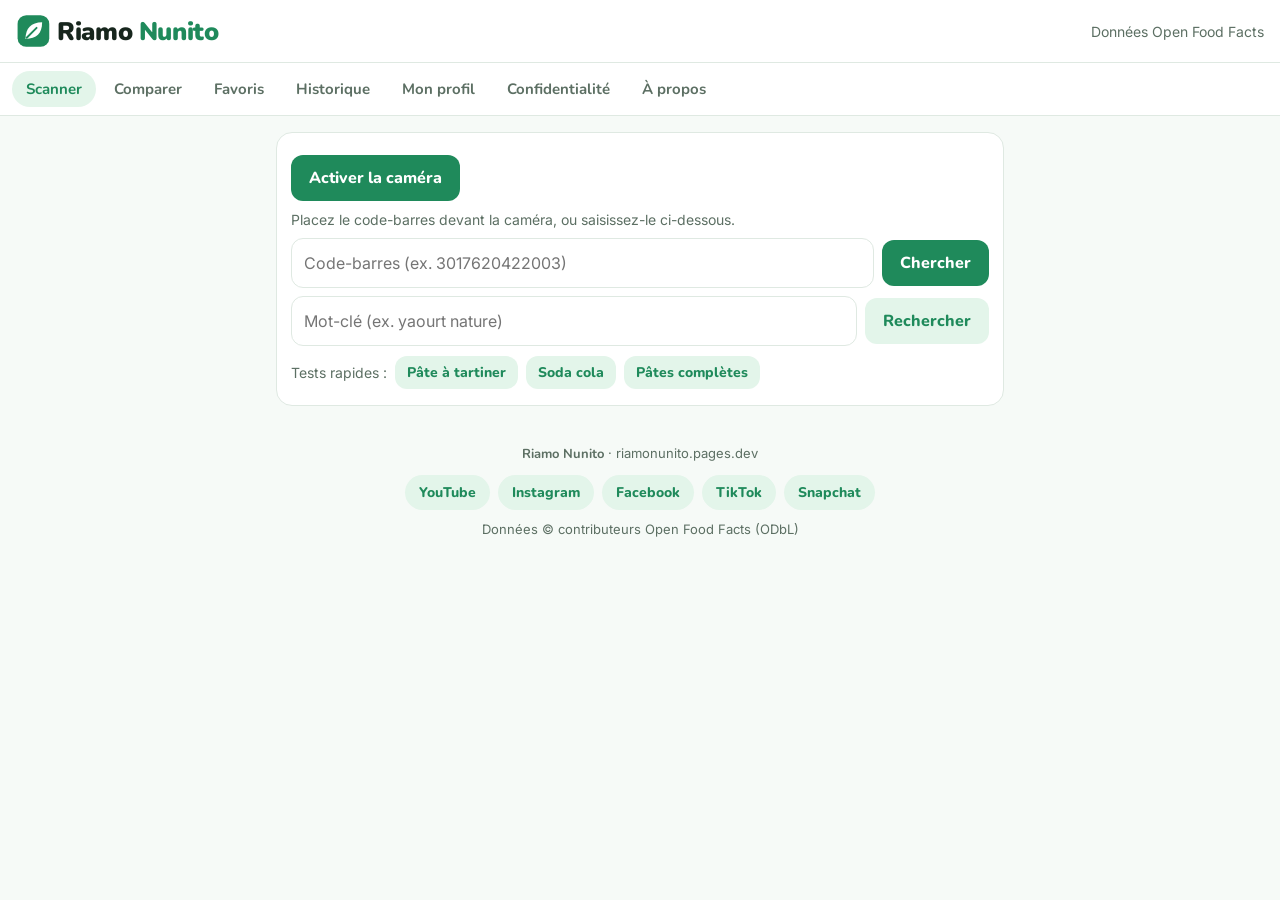
==== index.html @ ab79659c "Riamo Nunito complet" ====
<!DOCTYPE html>
<html lang="fr">
<head>
<meta charset="utf-8">
<meta name="viewport" content="width=device-width, initial-scale=1">
<title>Riamo Nunito – Scanner alimentaire</title>
<meta name="description" content="Riamo Nunito scanne vos produits, donne un verdict clair et propose de meilleures alternatives. Données Open Food Facts.">
<link rel="icon" href="data:image/svg+xml,%3Csvg xmlns='http://www.w3.org/2000/svg' viewBox='0 0 64 64'%3E%3Crect width='64' height='64' rx='16' fill='%231f8a5b'/%3E%3Cpath d='M18 46C18 28 28 18 46 18 46 36 36 46 18 46Z' fill='%23fff'/%3E%3Cpath d='M20 44L36 28' stroke='%231f8a5b' stroke-width='3' stroke-linecap='round'/%3E%3C/svg%3E">
<link rel="preconnect" href="https://fonts.googleapis.com">
<link rel="preconnect" href="https://fonts.gstatic.com" crossorigin>
<link href="https://fonts.googleapis.com/css2?family=Inter:wght@400;500;600;700&family=Nunito:wght@600;700;800;900&display=swap" rel="stylesheet">
<style>
:root{--bg:#f6faf7;--card:#fff;--ink:#17261d;--mut:#5c6f63;--line:#dfe9e2;--g:#1f8a5b;--gl:#7cc242;--am:#e08a00;--r:#d33a2c;--gbg:#e3f5ea;--abg:#fff1d6;--rbg:#fde4e1}
*{box-sizing:border-box}
body{margin:0;background:var(--bg);color:var(--ink);font:400 16px/1.5 Inter,system-ui,sans-serif}
h1,h2,h3,button,.badge,.nun{font-family:Nunito,sans-serif}
.num{font-variant-numeric:tabular-nums}
header{display:flex;align-items:center;justify-content:space-between;padding:12px 16px;background:var(--card);border-bottom:1px solid var(--line);position:sticky;top:0;z-index:5}
nav{display:flex;gap:4px;overflow-x:auto;padding:8px 12px;background:var(--card);border-bottom:1px solid var(--line)}
nav button{border:0;background:none;padding:8px 14px;border-radius:99px;font-weight:700;font-size:15px;color:var(--mut);cursor:pointer;white-space:nowrap}
nav button.on{background:var(--gbg);color:var(--g)}
main{max-width:760px;margin:0 auto;padding:16px}
section{display:none}section.on{display:block}
.card{background:var(--card);border:1px solid var(--line);border-radius:16px;padding:14px;margin-bottom:14px}
.btn{border:0;background:var(--g);color:#fff;font-weight:800;font-size:16px;padding:12px 18px;border-radius:12px;cursor:pointer}
.btn.sec{background:var(--gbg);color:var(--g)}
.btn.sm{padding:7px 12px;font-size:14px}
button:focus-visible,input:focus-visible,select:focus-visible{outline:3px solid var(--gl);outline-offset:2px}
input[type=text],input[type=search]{width:100%;padding:12px;border:1px solid var(--line);border-radius:12px;font:inherit}
.row{display:flex;gap:8px;flex-wrap:wrap;align-items:center}
.row>input{flex:1;min-width:140px}
video{width:100%;border-radius:14px;background:#000;max-height:300px;object-fit:cover}
.msg{color:var(--mut);font-size:14px;margin:8px 0}
.err{color:var(--r);font-weight:600}
.list{display:grid;gap:10px}
.item{display:flex;gap:12px;align-items:center;cursor:pointer}
.item img,.hero img{width:64px;height:64px;object-fit:contain;border-radius:10px;background:#fff;border:1px solid var(--line);flex:none}
.item b{display:block;line-height:1.25}
.item small{color:var(--mut)}
.badge{display:inline-block;padding:3px 10px;border-radius:99px;font-weight:800;font-size:13px;margin:2px 4px 2px 0}
.ok{background:var(--gbg);color:#136b43}.mid{background:var(--abg);color:#8a5200}.bad{background:var(--rbg);color:#a22418}.na{background:#eceff0;color:#555}
.verdict{border-radius:16px;padding:14px;margin:12px 0}
.verdict h2{margin:0;font-size:28px;font-weight:900}
.verdict .sc{float:right;font:900 34px Nunito;text-align:right}
.verdict ul{margin:8px 0 0;padding-left:18px;font-size:14px}
.hero{display:flex;gap:14px;align-items:center}
.hero img{width:110px;height:110px}
.hero h1{margin:0;font-size:22px;font-weight:800;line-height:1.2}
table{width:100%;border-collapse:collapse;font-size:14px}
th,td{padding:7px 6px;border-bottom:1px solid var(--line);text-align:left;vertical-align:top}
td.n{font-variant-numeric:tabular-nums}
.scroll{overflow-x:auto}
.alt{display:flex;gap:10px;overflow-x:auto;padding-bottom:6px}
.alt .card{min-width:170px;max-width:170px;margin:0;font-size:14px}
.alt img{width:100%;height:90px;object-fit:contain}
.chk{display:grid;grid-template-columns:repeat(auto-fill,minmax(160px,1fr));gap:8px}
.chk label{display:flex;gap:8px;align-items:center;padding:8px;border:1px solid var(--line);border-radius:10px;background:#fff}
details{margin:8px 0}summary{font-weight:700;cursor:pointer}
.ing{font-size:14px;color:#33463a}
@media(prefers-reduced-motion:no-preference){.verdict{transition:transform .2s}}
.soc{display:flex;flex-wrap:wrap;gap:8px;margin:10px 0}.soc a{padding:8px 14px;border-radius:99px;background:var(--gbg);color:var(--g);font:800 14px Nunito,sans-serif;text-decoration:none}.soc a:hover{background:var(--g);color:#fff}footer{max-width:760px;margin:0 auto;padding:8px 16px 28px;text-align:center;color:var(--mut);font-size:13px}footer .soc{justify-content:center}
</style>
</head>
<body>
<header>
  <svg height="38" viewBox="0 0 270 48" role="img" aria-label="Riamo Nunito">
    <rect x="2" y="4" width="40" height="40" rx="11" fill="#1f8a5b"/>
    <path d="M12 34C12 21 19 13 33 13 33 27 26 34 12 34Z" fill="#fff"/>
    <path d="M13.5 32.5L26 20" stroke="#1f8a5b" stroke-width="2.4" stroke-linecap="round"/>
    <path d="M6 8v-0M6 8h7M36 8h0" stroke="#7cc242" stroke-width="0"/>
    <text x="52" y="35" font-family="Nunito,sans-serif" font-weight="900" font-size="32" fill="#17261d" letter-spacing="-.5">Riamo <tspan fill="#1f8a5b">Nunito</tspan></text>
  </svg>
  <span class="msg" style="margin:0">Données Open Food Facts</span>
</header>
<nav id="nav">
  <button data-v="scan" class="on">Scanner</button>
  <button data-v="cmp">Comparer <span id="cc"></span></button>
  <button data-v="fav">Favoris</button>
  <button data-v="hist">Historique</button>
  <button data-v="prof">Mon profil</button>
  <button data-v="priv">Confidentialité</button>
  <button data-v="about">À propos</button>
</nav>
<main>
<section id="scan" class="on">
  <div class="card">
    <video id="vid" playsinline muted hidden></video>
    <div class="row" style="margin-top:8px">
      <button class="btn" id="camOn">Activer la caméra</button>
      <button class="btn sec" id="camOff" hidden>Arrêter la caméra</button>
      <button class="btn sec" id="flip" hidden>Changer de caméra</button>
    </div>
    <div id="camMsg" class="msg">Placez le code-barres devant la caméra, ou saisissez-le ci-dessous.</div>
    <form id="fc" class="row"><input type="text" id="code" inputmode="numeric" placeholder="Code-barres (ex. 3017620422003)" aria-label="Code-barres"><button class="btn">Chercher</button></form>
    <form id="fs" class="row" style="margin-top:8px"><input type="search" id="kw" placeholder="Mot-clé (ex. yaourt nature)" aria-label="Mot-clé"><button class="btn sec">Rechercher</button></form>
    <div class="row" style="margin-top:8px"><span class="msg">Tests rapides :</span>
      <button class="btn sec sm" data-c="3017620422003">Pâte à tartiner</button>
      <button class="btn sec sm" data-c="5449000000996">Soda cola</button>
      <button class="btn sec sm" data-k="pâtes complètes">Pâtes complètes</button>
    </div>
  </div>
  <div id="res" class="list"></div>
  <div id="detail"></div>
</section>
<section id="cmp"><div id="cmpBox"></div></section>
<section id="fav"><div id="favBox" class="list"></div></section>
<section id="hist"><div class="row" style="margin-bottom:10px"><button class="btn sec sm" id="clrH">Vider l’historique</button></div><div id="histBox" class="list"></div></section>
<section id="prof">
  <div class="card"><h2 style="margin-top:0">Alertes allergènes</h2>
    <p class="msg">Cochez ce qui vous concerne : Riamo affichera <b>À éviter</b> si un produit en contient ou peut en contenir des traces.</p>
    <div class="chk" id="algBox"></div>
  </div>
  <div class="card"><h2 style="margin-top:0">Régime</h2>
    <div class="chk"><label><input type="checkbox" id="dVeg"> Végétarien (alerte si viande/poisson détecté)</label></div>
  </div>
</section>
<section id="about">
  <div class="card ing">
    <h2 style="margin-top:0">À propos de Riamo Nunito</h2>
    <p>Riamo Nunito (riamonunito.pages.dev) est un scanner et comparateur alimentaire gratuit. Les données viennent d’<b>Open Food Facts</b>, base collaborative sous licence <b>ODbL</b> (© contributeurs Open Food Facts). Elles peuvent être incomplètes ou erronées.</p>
    <h3>Méthodologie du verdict</h3>
    <ul>
      <li><b>À éviter</b> : allergène ou trace de votre profil, produit ultra-transformé (NOVA 4), ou Nutri-Score D/E.</li>
      <li><b>À valider</b> : Score Riamo ≥ 70 et NOVA 1 à 3.</li>
      <li><b>À surveiller</b> : tous les autres cas, ou données insuffisantes.</li>
      <li><b>Score Riamo (0–100)</b> : Nutri-Score (A=90, B=75, C=55, D=35, E=15, inconnu=50), puis NOVA (1: +5, 3: −5, 4: −20) et additifs (−2 par additif, max −10).</li>
    </ul>
    <p>Riamo Nunito s’inspire de l’approche de Yuka (verdict rapide, alternatives), d’UFC-Que Choisir (additifs, allergènes) et de ScanUp (transformation, impact), sans utiliser leurs données : elles n’ont pas d’API publique ouverte.</p>
    <h3>Qui sommes-nous ?</h3>
    <p>Riamo Nunito est un projet indépendant qui aide à mieux lire les étiquettes alimentaires : un scan, un verdict clair, des alternatives. Retrouvez-nous et écrivez-nous sur nos réseaux :</p>
    <div class="soc">
<a href="https://www.youtube.com/@Riamonunito" target="_blank" rel="noopener noreferrer">YouTube</a>
<a href="https://www.instagram.com/riamonunito" target="_blank" rel="noopener noreferrer">Instagram</a>
<a href="https://www.facebook.com/share/1HiavQykJR/" target="_blank" rel="noopener noreferrer">Facebook</a>
<a href="https://www.tiktok.com/@riamo.nunito" target="_blank" rel="noopener noreferrer">TikTok</a>
<a href="https://www.snapchat.com/add/riamonunito" target="_blank" rel="noopener noreferrer">Snapchat</a>
</div>
    <p class="err">Allergies sévères : aucun outil numérique ne remplace la lecture de l’étiquette sur l’emballage physique. En cas de doute, ne consommez pas le produit.</p>
  </div>
</section>
<section id="priv">
  <div class="card ing">
    <h2 style="margin-top:0">Confidentialité</h2>
    <ul>
      <li><b>Pas de compte, pas de serveur Riamo Nunito.</b> Nous ne collectons ni nom, ni e-mail, ni localisation.</li>
      <li><b>Vos données restent sur votre appareil</b> : historique, favoris, comparateur et profil (allergènes, régime) sont enregistrés dans le stockage local de votre navigateur (<i>localStorage</i>). Nous n’y avons pas accès.</li>
      <li><b>La caméra</b> sert uniquement à lire les codes-barres, directement dans votre navigateur. Aucune image ni vidéo n’est enregistrée ou envoyée.</li>
      <li><b>Services tiers :</b> pour afficher un produit, votre navigateur interroge <b>Open Food Facts</b> (le code-barres ou le mot-clé recherché et votre adresse IP lui sont transmis ; voir sa politique de confidentialité). Les polices <b>Google Fonts</b> sont chargées depuis Google, qui voit aussi votre adresse IP. L’hébergement est assuré par <b>Cloudflare Pages</b>, qui peut conserver des journaux techniques standard.</li>
      <li><b>Aucune publicité, aucun traceur, aucun cookie</b> de notre part.</li>
      <li><b>Vos droits :</b> vous pouvez effacer toutes vos données à tout moment.</li>
    </ul>
    <button class="btn sec" id="wipe">Effacer toutes mes données</button>
    <h2>Sécurité</h2>
    <ul>
      <li>Connexion chiffrée (HTTPS) obligatoire, y compris pour la caméra.</li>
      <li>Politique de sécurité du contenu (CSP) et en-têtes de protection : seules les sources nécessaires (Open Food Facts, Google Fonts) sont autorisées.</li>
      <li>Les textes provenant d’Open Food Facts sont systématiquement échappés avant affichage, pour éviter l’injection de code.</li>
      <li>Nous ne demandons jamais de mot de passe ni de moyen de paiement. Méfiez-vous de tout faux profil : nos comptes officiels sont ceux listés ci-dessous.</li>
    </ul>
    <h3>Nos réseaux officiels</h3>
    <div class="soc">
<a href="https://www.youtube.com/@Riamonunito" target="_blank" rel="noopener noreferrer">YouTube</a>
<a href="https://www.instagram.com/riamonunito" target="_blank" rel="noopener noreferrer">Instagram</a>
<a href="https://www.facebook.com/share/1HiavQykJR/" target="_blank" rel="noopener noreferrer">Facebook</a>
<a href="https://www.tiktok.com/@riamo.nunito" target="_blank" rel="noopener noreferrer">TikTok</a>
<a href="https://www.snapchat.com/add/riamonunito" target="_blank" rel="noopener noreferrer">Snapchat</a>
</div>
    <p class="msg">Dernière mise à jour : novembre 2026. Les informations nutritionnelles sont indicatives et ne remplacent ni l’étiquette de l’emballage ni un avis médical.</p>
  </div>
</section>
</main>
<footer><b class="nun">Riamo Nunito</b> · riamonunito.pages.dev<div class="soc">
<a href="https://www.youtube.com/@Riamonunito" target="_blank" rel="noopener noreferrer">YouTube</a>
<a href="https://www.instagram.com/riamonunito" target="_blank" rel="noopener noreferrer">Instagram</a>
<a href="https://www.facebook.com/share/1HiavQykJR/" target="_blank" rel="noopener noreferrer">Facebook</a>
<a href="https://www.tiktok.com/@riamo.nunito" target="_blank" rel="noopener noreferrer">TikTok</a>
<a href="https://www.snapchat.com/add/riamonunito" target="_blank" rel="noopener noreferrer">Snapchat</a>
</div>Données © contributeurs Open Food Facts (ODbL)</footer>
<script>
"use strict";
const API="https://world.openfoodfacts.org";
const FIELDS="code,product_name,brands,quantity,image_front_url,image_front_small_url,image_url,categories_tags,ingredients_text,allergens_tags,traces_tags,additives_tags,nutriments,nutrition_grades,nova_group,ecoscore_grade,ingredients_analysis_tags";
const $=s=>document.querySelector(s);
const esc=s=>String(s==null?"":s).replace(/[&<>"']/g,c=>({"&":"&amp;","<":"&lt;",">":"&gt;",'"':"&quot;","'":"&#39;"}[c]));
const LS={get(k,d){try{return JSON.parse(localStorage.getItem("riamo_"+k))??d}catch(e){return d}},set(k,v){try{localStorage.setItem("riamo_"+k,JSON.stringify(v))}catch(e){}}};
let hist=LS.get("hist",[]),fav=LS.get("fav",[]),cmp=LS.get("cmp",[]),alg=LS.get("alg",[]),veg=LS.get("veg",false);
let cache={},stream=null,timer=null,facing="environment";

const PH='data:image/svg+xml;utf8,'+encodeURIComponent('<svg xmlns="http://www.w3.org/2000/svg" viewBox="0 0 120 120"><rect width="120" height="120" rx="18" fill="#e3f5ea"/><path d="M34 82C34 52 50 36 86 36 86 66 70 82 34 82Z" fill="#1f8a5b"/><path d="M38 78L66 50" stroke="#e3f5ea" stroke-width="4" stroke-linecap="round"/></svg>');
const imgOf=p=>p.image_front_small_url||p.image_front_url||p.image_url||PH;
const imgTag=(p,big)=>`<img src="${esc(big?(p.image_front_url||imgOf(p)):imgOf(p))}" alt="${esc(p.product_name||'Produit')}" loading="lazy" onerror="this.onerror=null;this.src='${PH}'">`;

const ALG=[["gluten","Gluten"],["milk","Lait"],["eggs","Œufs"],["peanuts","Arachides"],["nuts","Fruits à coque"],["soybeans","Soja"],["fish","Poisson"],["crustaceans","Crustacés"],["sesame-seeds","Sésame"],["celery","Céleri"],["mustard","Moutarde"],["sulphur-dioxide-and-sulphites","Sulfites"]];
const GRADE={a:90,b:75,c:55,d:35,e:15};
const nm=p=>p.product_name||"Produit sans nom";
const num=(p,k)=>{const v=p.nutriments&&p.nutriments[k+"_100g"];return typeof v==="number"?v:(v!=null&&!isNaN(parseFloat(v))?parseFloat(v):null)};
const fmt=v=>v==null?"–":(Math.round(v*10)/10).toString().replace(".",",");
const tag=t=>String(t).replace(/^[a-z]{2}:/,"");

function verdict(p){
  const g=(p.nutrition_grades||"").toLowerCase(),nova=parseInt(p.nova_group)||0;
  const adds=(p.additives_tags||[]).length,reasons=[];let bad=false,mid=false;
  let s=GRADE[g]!=null?GRADE[g]:50;
  if(nova===1)s+=5;if(nova===3)s-=5;if(nova===4)s-=20;
  s-=Math.min(10,adds*2);s=Math.max(0,Math.min(100,Math.round(s)));
  const hit=[...(p.allergens_tags||[]),...(p.traces_tags||[])].map(tag).filter(t=>alg.includes(t));
  if(hit.length){bad=true;reasons.push("Alerte allergène de votre profil : "+[...new Set(hit)].join(", "))}
  if(veg&&(p.ingredients_analysis_tags||[]).some(t=>/non-vegetarian$/.test(t))){bad=true;reasons.push("Produit non végétarien selon l’analyse des ingrédients")}
  if(nova===4){bad=true;reasons.push("Ultra-transformé (NOVA 4)")}
  if(g==="d"||g==="e"){bad=true;reasons.push("Nutri-Score "+g.toUpperCase()+" : profil nutritionnel défavorable")}
  if(!g){mid=true;reasons.push("Nutri-Score indisponible : données insuffisantes")}
  if(!nova){reasons.push("Groupe NOVA inconnu")}
  if(adds)reasons.push(adds+" additif"+(adds>1?"s":"")+" détecté"+(adds>1?"s":""));
  if(g==="a"||g==="b")reasons.push("Bon profil nutritionnel (Nutri-Score "+g.toUpperCase()+")");
  if(nova&&nova<=2)reasons.push("Faible transformation (NOVA "+nova+")");
  if(bad)return{k:"bad",label:"À ÉVITER",s,reasons};
  if(s>=70&&nova<=3&&!mid)return{k:"ok",label:"À VALIDER",s,reasons};
  if(!reasons.length)reasons.push("Profil moyen");
  return{k:"mid",label:"À SURVEILLER",s,reasons};
}
const badgeGrade=g=>g?`<span class="badge ${{a:'ok',b:'ok',c:'mid',d:'bad',e:'bad'}[g]||'na'}">Nutri-Score ${esc(g.toUpperCase())}</span>`:`<span class="badge na">Nutri-Score ?</span>`;
const badgeNova=n=>n?`<span class="badge ${n<=2?'ok':n==3?'mid':'bad'}">NOVA ${n}</span>`:`<span class="badge na">NOVA ?</span>`;
const badgeV=v=>`<span class="badge ${v.k}">${v.label}</span>`;

async function api(url){
  const r=await fetch(url,{headers:{"Accept":"application/json"}});
  if(!r.ok)throw new Error("Réponse "+r.status);return r.json();
}
async function getProduct(code){
  if(cache[code])return cache[code];
  const d=await api(`${API}/api/v2/product/${encodeURIComponent(code)}.json?app_name=RiamoNunito&fields=${FIELDS}`);
  if(d.status!==1||!d.product)throw new Error("Produit introuvable dans Open Food Facts.");
  d.product.code=d.product.code||code;cache[code]=d.product;return d.product;
}
function item(p,extra){
  cache[p.code]=cache[p.code]||p;const v=verdict(p);
  return `<div class="card item" data-open="${esc(p.code)}">${imgTag(p)}<div><b>${esc(nm(p))}</b><small>${esc(p.brands||"Marque inconnue")}</small><div>${badgeV(v)}${badgeGrade((p.nutrition_grades||"").toLowerCase())}${badgeNova(parseInt(p.nova_group)||0)}</div></div>${extra||""}</div>`;
}
async function search(q){
  const box=$("#res");$("#detail").innerHTML="";box.innerHTML='<p class="msg">Recherche en cours…</p>';
  try{
    const d=await api(`${API}/cgi/search.pl?search_terms=${encodeURIComponent(q)}&search_simple=1&action=process&json=1&page_size=12&app_name=RiamoNunito&fields=${FIELDS}`);
    const ps=(d.products||[]).filter(p=>p.code);
    box.innerHTML=ps.length?ps.map(p=>item(p)).join(""):'<p class="msg">Aucun résultat. Essayez un autre mot-clé.</p>';
  }catch(e){box.innerHTML=`<p class="err">Recherche impossible : ${esc(e.message)}. Vérifiez votre connexion.</p>`}
}
async function open(code){
  show("scan");const box=$("#detail");$("#res").innerHTML="";
  box.innerHTML='<p class="msg">Chargement du produit…</p>';scrollTo({top:0});
  try{
    const p=await getProduct(code);
    hist=[code,...hist.filter(c=>c!==code)].slice(0,30);LS.set("hist",hist);
    render(p);alts(p);
  }catch(e){box.innerHTML=`<div class="card"><p class="err">${esc(e.message)}</p><p class="msg">Vérifiez le code ou essayez la recherche par mot-clé.</p></div>`}
}
function render(p){
  const v=verdict(p),isF=fav.includes(p.code),inC=cmp.includes(p.code);
  const cls={ok:"ok",mid:"mid",bad:"bad"}[v.k];
  const rows=[["Énergie","energy-kcal"," kcal"],["Matières grasses","fat"," g"],["dont saturées","saturated-fat"," g"],["Sucres","sugars"," g"],["Fibres","fiber"," g"],["Protéines","proteins"," g"],["Sel","salt"," g"]];
  const a=[...(p.allergens_tags||[])].map(tag),t=[...(p.traces_tags||[])].map(tag);
  $("#detail").innerHTML=`
  <div class="card hero">${imgTag(p,1)}<div><h1>${esc(nm(p))}</h1><div class="msg" style="margin:2px 0">${esc(p.brands||"")} ${esc(p.quantity||"")}</div>${badgeGrade((p.nutrition_grades||"").toLowerCase())}${badgeNova(parseInt(p.nova_group)||0)}${p.ecoscore_grade&&p.ecoscore_grade!=="unknown"&&p.ecoscore_grade!=="not-applicable"?`<span class="badge na">Eco-Score ${esc(String(p.ecoscore_grade).toUpperCase())}</span>`:""}</div></div>
  <div class="verdict ${cls}"><span class="sc num">${v.s}<small style="font-size:14px">/100</small><br><small style="font-size:12px;font-weight:700">Score Riamo</small></span><h2>${v.label}</h2><ul>${v.reasons.map(r=>`<li>${esc(r)}</li>`).join("")}</ul></div>
  <div class="row" style="margin-bottom:14px"><button class="btn sec sm" data-fav="${esc(p.code)}">${isF?"★ Retirer des favoris":"☆ Ajouter aux favoris"}</button><button class="btn sec sm" data-cmp="${esc(p.code)}">${inC?"Retirer du comparateur":"Comparer"}</button></div>
  <div class="card"><h3 style="margin-top:0">Valeurs pour 100 g</h3><table class="ing"><tbody>${rows.map(r=>`<tr><td>${r[0]}</td><td class="n">${fmt(num(p,r[1]))}${num(p,r[1])==null?"":r[2]}</td></tr>`).join("")}</tbody></table></div>
  <div class="card ing"><h3 style="margin-top:0">Ingrédients, allergènes, additifs</h3>
  <p><b>Ingrédients :</b> ${esc(p.ingredients_text||"non renseignés")}</p>
  <p><b>Allergènes :</b> ${a.length?esc(a.join(", ")):"aucun déclaré"}</p>
  <p><b>Traces possibles :</b> ${t.length?esc(t.join(", ")):"aucune déclarée"}</p>
  <p><b>Additifs :</b> ${(p.additives_tags||[]).length?esc(p.additives_tags.map(x=>tag(x).toUpperCase()).join(", ")):"aucun détecté"}</p></div>
  <div class="card"><h3 style="margin-top:0">Alternatives mieux notées</h3><div id="alts" class="msg">Recherche d’alternatives…</div></div>
  <p class="msg">Lisez toujours l’étiquette physique, surtout en cas d’allergie. Source : Open Food Facts (ODbL).</p>`;
}
async function alts(p){
  const box=()=>$("#alts");
  const cats=(p.categories_tags||[]).filter(c=>/^en:/.test(c));
  if(!cats.length){box().textContent="Catégorie inconnue : pas d’alternatives automatiques.";return}
  const cur=verdict(p).s;
  try{
    for(const c of cats.slice().reverse().slice(0,3)){
      const d=await api(`${API}/api/v2/search?categories_tags=${encodeURIComponent(c)}&nutrition_grades_tags=a,b,c&sort_by=unique_scans_n&page_size=24&app_name=RiamoNunito&fields=${FIELDS}`);
      let l=(d.products||[]).filter(x=>x.code&&x.code!==p.code&&x.product_name).map(x=>({x,v:verdict(x)})).filter(o=>o.v.s>cur&&o.v.k!=="bad").sort((a,b)=>b.v.s-a.v.s).slice(0,8);
      if(l.length){
        if(!box())return;
        box().className="alt";
        box().innerHTML=l.map(o=>{cache[o.x.code]=o.x;return `<div class="card" data-open="${esc(o.x.code)}" style="cursor:pointer">${imgTag(o.x)}<b>${esc(nm(o.x))}</b><br>${badgeV(o.v)}${badgeGrade((o.x.nutrition_grades||"").toLowerCase())}<div class="msg num" style="margin:2px 0">Score ${o.v.s}/100</div><button class="btn sec sm" data-cmp="${esc(o.x.code)}">Comparer</button></div>`}).join("");
        return;
      }
    }
    if(box())box().textContent="Aucune alternative mieux notée trouvée dans cette catégorie.";
  }catch(e){if(box())box().innerHTML='<span class="err">Alternatives indisponibles pour le moment.</span>'}
}

/* Listes */
async function fill(el,codes,empty){
  if(!codes.length){el.innerHTML=`<p class="msg">${empty}</p>`;return}
  el.innerHTML='<p class="msg">Chargement…</p>';
  const ps=await Promise.all(codes.map(c=>getProduct(c).catch(()=>({code:c,product_name:"Produit indisponible"}))));
  el.innerHTML=ps.map(p=>item(p)).join("");
}
function renderCmp(){
  $("#cc").textContent=cmp.length?`(${cmp.length})`:"";
  const el=$("#cmpBox");
  if(!cmp.length){el.innerHTML='<p class="msg">Ajoutez jusqu’à 3 produits avec le bouton « Comparer ».</p>';return}
  el.innerHTML='<p class="msg">Chargement…</p>';
  Promise.all(cmp.map(c=>getProduct(c).catch(()=>({code:c,product_name:"Indisponible"})))).then(ps=>{
    const m=[["Énergie (kcal)","energy-kcal"],["Sucres (g)","sugars"],["Graisses saturées (g)","saturated-fat"],["Sel (g)","salt"],["Fibres (g)","fiber"],["Protéines (g)","proteins"]];
    el.innerHTML=`<div class="card scroll"><table><thead><tr><th></th>${ps.map(p=>`<th>${imgTag(p)}<br>${esc(nm(p))}<br><button class="btn sec sm" data-cmp="${esc(p.code)}">Retirer</button></th>`).join("")}</tr></thead><tbody>
    <tr><td>Verdict</td>${ps.map(p=>`<td>${badgeV(verdict(p))}<div class="num">${verdict(p).s}/100</div></td>`).join("")}</tr>
    <tr><td>Nutri-Score</td>${ps.map(p=>`<td>${badgeGrade((p.nutrition_grades||"").toLowerCase())}</td>`).join("")}</tr>
    <tr><td>NOVA</td>${ps.map(p=>`<td>${badgeNova(parseInt(p.nova_group)||0)}</td>`).join("")}</tr>
    ${m.map(r=>`<tr><td>${r[0]}</td>${ps.map(p=>`<td class="n">${fmt(num(p,r[1]))}</td>`).join("")}</tr>`).join("")}
    </tbody></table></div>`;
  });
}

/* Navigation */
function show(v){
  document.querySelectorAll("section").forEach(s=>s.classList.toggle("on",s.id===v));
  document.querySelectorAll("#nav button").forEach(b=>b.classList.toggle("on",b.dataset.v===v));
  if(v==="cmp")renderCmp();
  if(v==="fav")fill($("#favBox"),fav,"Aucun favori pour l’instant.");
  if(v==="hist")fill($("#histBox"),hist,"Aucun produit consulté.");
  if(v!=="scan")stopCam();
}
document.addEventListener("click",e=>{
  const t=e.target.closest("button,[data-open]");if(!t)return;
  if(t.dataset.v)return show(t.dataset.v);
  if(t.dataset.fav){const c=t.dataset.fav;fav=fav.includes(c)?fav.filter(x=>x!==c):[c,...fav];LS.set("fav",fav);const p=cache[c];if(p)render(p),alts(p);return}
  if(t.dataset.cmp){e.stopPropagation();const c=t.dataset.cmp;
    if(cmp.includes(c))cmp=cmp.filter(x=>x!==c);else if(cmp.length>=3){alert("3 produits maximum. Retirez-en un d’abord.");return}else cmp.push(c);
    LS.set("cmp",cmp);$("#cc").textContent=cmp.length?`(${cmp.length})`:"";
    if($("#cmp").classList.contains("on"))renderCmp();else if($("#detail").innerHTML&&cache[c]&&$("#detail .hero")){const cur=$("#detail [data-fav]");if(cur&&cur.dataset.fav===c){const b=$("#detail [data-cmp]");b.textContent=cmp.includes(c)?"Retirer du comparateur":"Comparer"}else{t.textContent=cmp.includes(c)?"Retiré/ajouté ✓":"Comparer"}}
    return}
  if(t.dataset.open)return open(t.dataset.open);
  if(t.dataset.c)return open(t.dataset.c);
  if(t.dataset.k){$("#kw").value=t.dataset.k;return search(t.dataset.k)}
});
$("#fc").onsubmit=e=>{e.preventDefault();const c=$("#code").value.replace(/\D/g,"");if(c.length<8){$("#camMsg").innerHTML='<span class="err">Un code-barres comporte 8 à 13 chiffres.</span>';return}open(c)};
$("#fs").onsubmit=e=>{e.preventDefault();const q=$("#kw").value.trim();if(q)search(q)};
$("#wipe").onclick=()=>{if(confirm("Effacer historique, favoris, comparateur et profil ?")){try{Object.keys(localStorage).filter(k=>k.indexOf("riamo_")===0).forEach(k=>localStorage.removeItem(k))}catch(e){}location.reload()}};
$("#clrH").onclick=()=>{hist=[];LS.set("hist",hist);show("hist")};

/* Profil */
$("#algBox").innerHTML=ALG.map(a=>`<label><input type="checkbox" value="${a[0]}" ${alg.includes(a[0])?"checked":""}> ${a[1]}</label>`).join("");
$("#algBox").onchange=()=>{alg=[...document.querySelectorAll("#algBox input:checked")].map(i=>i.value);LS.set("alg",alg)};
$("#dVeg").checked=veg;$("#dVeg").onchange=e=>{veg=e.target.checked;LS.set("veg",veg)};

/* Caméra */
async function startCam(){
  const m=$("#camMsg");
  if(!navigator.mediaDevices||!navigator.mediaDevices.getUserMedia){m.innerHTML='<span class="err">Caméra indisponible (HTTPS requis). Utilisez la saisie manuelle.</span>';return}
  try{
    stopCam();
    stream=await navigator.mediaDevices.getUserMedia({video:{facingMode:{ideal:facing}},audio:false});
    const v=$("#vid");v.srcObject=stream;v.hidden=false;await v.play();
    $("#camOn").hidden=true;$("#camOff").hidden=false;$("#flip").hidden=false;
    if(!("BarcodeDetector" in window)){m.innerHTML="Ce navigateur ne lit pas les codes-barres automatiquement. Saisissez le code ci-dessous (Chrome Android le supporte).";return}
    const det=new BarcodeDetector({formats:["ean_13","ean_8","upc_a","upc_e"]});
    m.textContent="Caméra active : cadrez le code-barres.";
    timer=setInterval(async()=>{
      try{const r=await det.detect(v);if(r.length){const c=r[0].rawValue;stopCam();$("#code").value=c;open(c)}}catch(e){}
    },350);
  }catch(e){
    const n=e&&e.name;
    m.innerHTML='<span class="err">'+(n==="NotAllowedError"?"Accès à la caméra refusé. Autorisez-la dans les réglages du navigateur puis réessayez.":n==="NotFoundError"?"Aucune caméra détectée.":"Impossible d’ouvrir la caméra : "+esc(e.message))+"</span>";
  }
}
function stopCam(){
  clearInterval(timer);timer=null;
  if(stream){stream.getTracks().forEach(t=>t.stop());stream=null}
  const v=$("#vid");v.srcObject=null;v.hidden=true;
  $("#camOn").hidden=false;$("#camOff").hidden=true;$("#flip").hidden=true;
}
$("#camOn").onclick=startCam;$("#camOff").onclick=()=>{stopCam();$("#camMsg").textContent="Caméra arrêtée."};
$("#flip").onclick=()=>{facing=facing==="environment"?"user":"environment";startCam()};
$("#cc").textContent=cmp.length?`(${cmp.length})`:"";
</script>
</body>
</html>
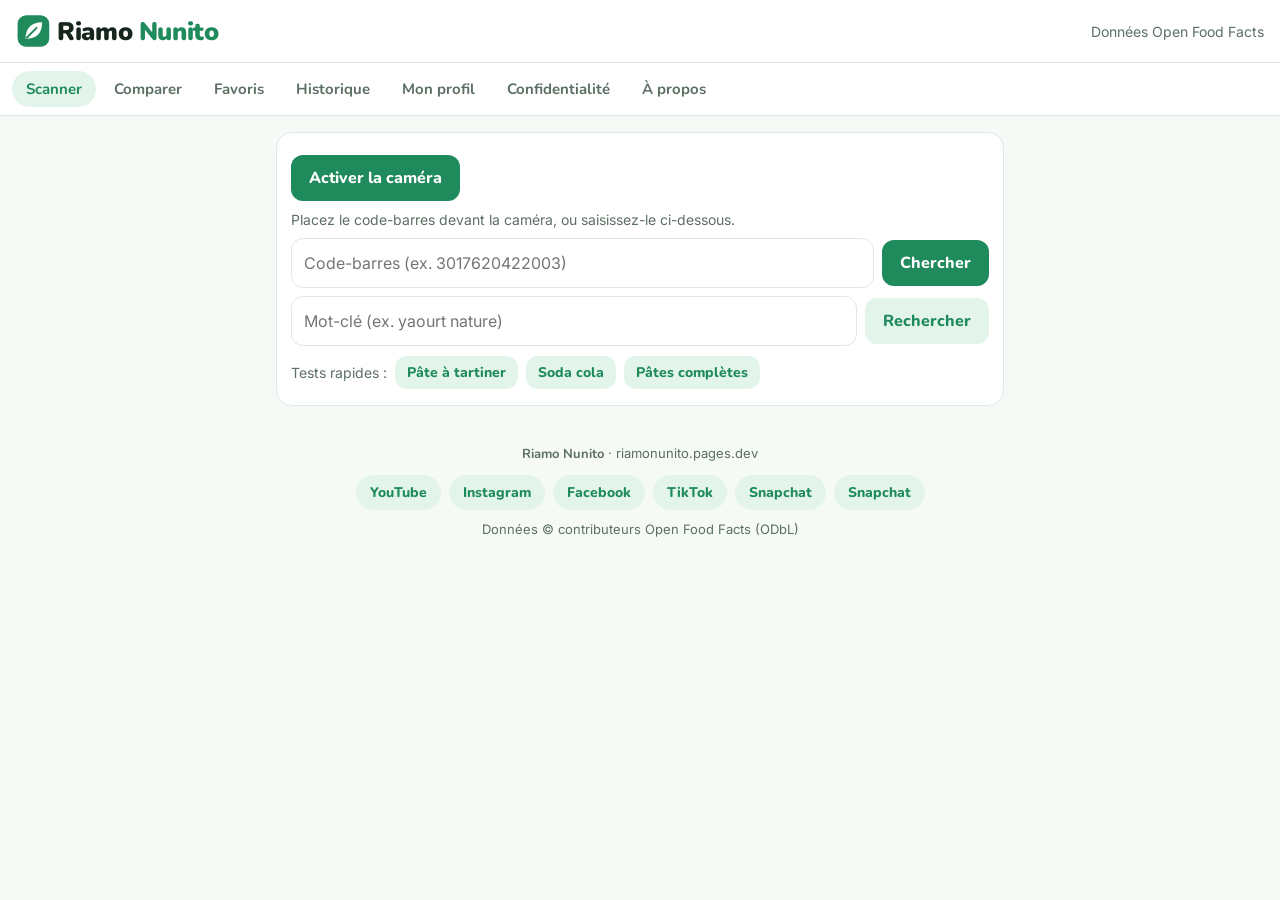
==== commit e6e78bc7: "Ajout Snapchat et application installable" ====
--- a/index.html
+++ b/index.html
@@ -6,6 +6,9 @@
 <title>Riamo Nunito – Scanner alimentaire</title>
 <meta name="description" content="Riamo Nunito scanne vos produits, donne un verdict clair et propose de meilleures alternatives. Données Open Food Facts.">
 <link rel="icon" href="data:image/svg+xml,%3Csvg xmlns='http://www.w3.org/2000/svg' viewBox='0 0 64 64'%3E%3Crect width='64' height='64' rx='16' fill='%231f8a5b'/%3E%3Cpath d='M18 46C18 28 28 18 46 18 46 36 36 46 18 46Z' fill='%23fff'/%3E%3Cpath d='M20 44L36 28' stroke='%231f8a5b' stroke-width='3' stroke-linecap='round'/%3E%3C/svg%3E">
+<link rel="manifest" href="/manifest.webmanifest">
+<meta name="theme-color" content="#1f8a5b">
+<link rel="apple-touch-icon" href="/icon-192.png">
 <link rel="preconnect" href="https://fonts.googleapis.com">
 <link rel="preconnect" href="https://fonts.gstatic.com" crossorigin>
 <link href="https://fonts.googleapis.com/css2?family=Inter:wght@400;500;600;700&family=Nunito:wght@600;700;800;900&display=swap" rel="stylesheet">
@@ -134,6 +137,7 @@
 <a href="https://www.facebook.com/share/1HiavQykJR/" target="_blank" rel="noopener noreferrer">Facebook</a>
 <a href="https://www.tiktok.com/@riamo.nunito" target="_blank" rel="noopener noreferrer">TikTok</a>
 <a href="https://www.snapchat.com/add/riamonunito" target="_blank" rel="noopener noreferrer">Snapchat</a>
+<a href="https://www.snapchat.com/add/riamonunito" target="_blank" rel="noopener noreferrer">Snapchat</a>
 </div>
     <p class="err">Allergies sévères : aucun outil numérique ne remplace la lecture de l’étiquette sur l’emballage physique. En cas de doute, ne consommez pas le produit.</p>
   </div>
@@ -164,6 +168,7 @@
 <a href="https://www.facebook.com/share/1HiavQykJR/" target="_blank" rel="noopener noreferrer">Facebook</a>
 <a href="https://www.tiktok.com/@riamo.nunito" target="_blank" rel="noopener noreferrer">TikTok</a>
 <a href="https://www.snapchat.com/add/riamonunito" target="_blank" rel="noopener noreferrer">Snapchat</a>
+<a href="https://www.snapchat.com/add/riamonunito" target="_blank" rel="noopener noreferrer">Snapchat</a>
 </div>
     <p class="msg">Dernière mise à jour : novembre 2026. Les informations nutritionnelles sont indicatives et ne remplacent ni l’étiquette de l’emballage ni un avis médical.</p>
   </div>
@@ -174,6 +179,7 @@
 <a href="https://www.instagram.com/riamonunito" target="_blank" rel="noopener noreferrer">Instagram</a>
 <a href="https://www.facebook.com/share/1HiavQykJR/" target="_blank" rel="noopener noreferrer">Facebook</a>
 <a href="https://www.tiktok.com/@riamo.nunito" target="_blank" rel="noopener noreferrer">TikTok</a>
+<a href="https://www.snapchat.com/add/riamonunito" target="_blank" rel="noopener noreferrer">Snapchat</a>
 <a href="https://www.snapchat.com/add/riamonunito" target="_blank" rel="noopener noreferrer">Snapchat</a>
 </div>Données © contributeurs Open Food Facts (ODbL)</footer>
 <script>
@@ -376,5 +382,6 @@
 $("#flip").onclick=()=>{facing=facing==="environment"?"user":"environment";startCam()};
 $("#cc").textContent=cmp.length?`(${cmp.length})`:"";
 </script>
+<script src="/pwa.js"></script>
 </body>
 </html>
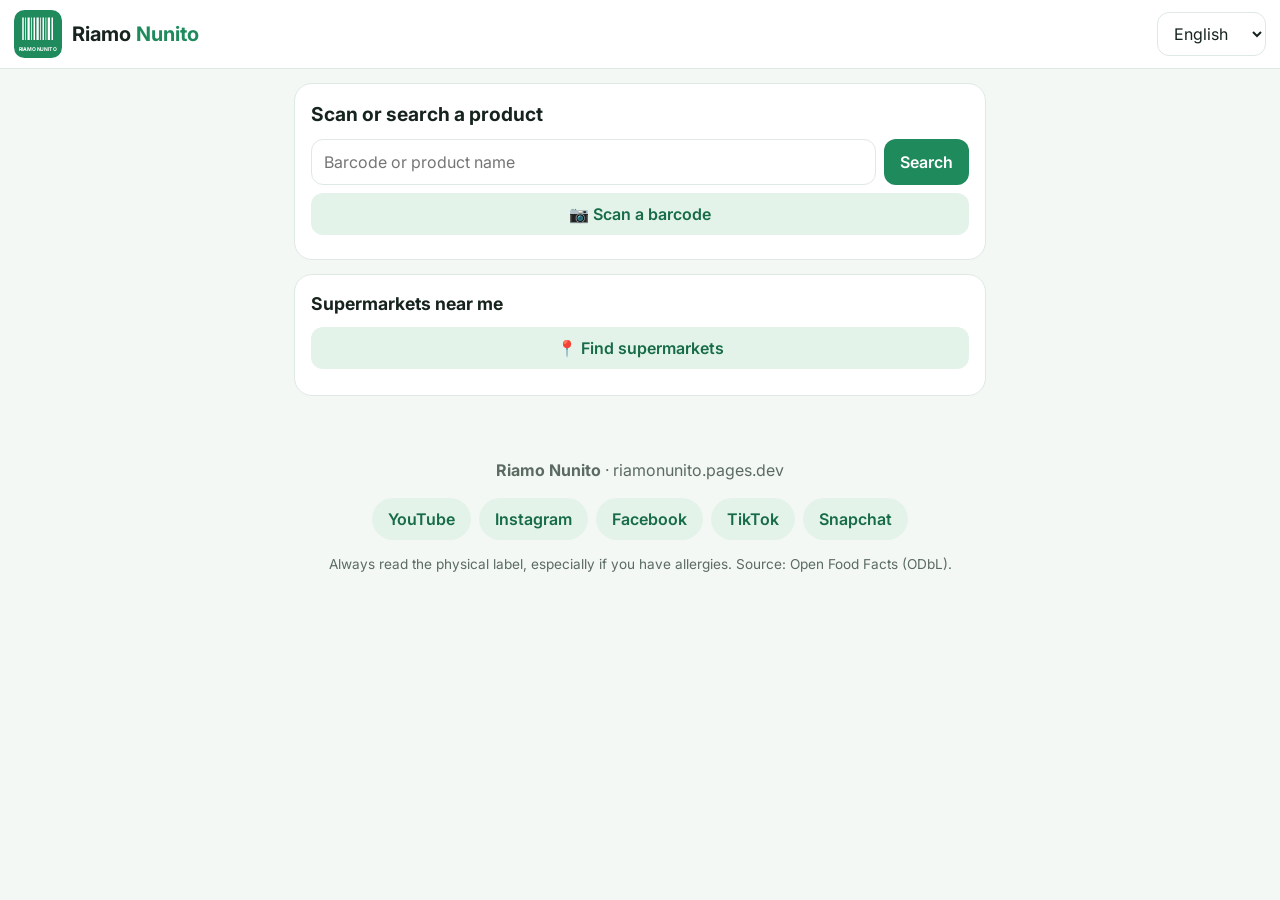
==== commit c2f171b4: "Nouveau site : logo code-barres, supermarchés, alternatives, multilingue" ====
--- a/index.html
+++ b/index.html
@@ -1,387 +1,64 @@
 <!DOCTYPE html>
-<html lang="fr">
+<html lang="fr" dir="ltr">
 <head>
 <meta charset="utf-8">
-<meta name="viewport" content="width=device-width, initial-scale=1">
-<title>Riamo Nunito – Scanner alimentaire</title>
-<meta name="description" content="Riamo Nunito scanne vos produits, donne un verdict clair et propose de meilleures alternatives. Données Open Food Facts.">
-<link rel="icon" href="data:image/svg+xml,%3Csvg xmlns='http://www.w3.org/2000/svg' viewBox='0 0 64 64'%3E%3Crect width='64' height='64' rx='16' fill='%231f8a5b'/%3E%3Cpath d='M18 46C18 28 28 18 46 18 46 36 36 46 18 46Z' fill='%23fff'/%3E%3Cpath d='M20 44L36 28' stroke='%231f8a5b' stroke-width='3' stroke-linecap='round'/%3E%3C/svg%3E">
+<meta name="viewport" content="width=device-width,initial-scale=1">
+<title>Riamo Nunito</title>
+<meta name="description" content="Nutri-Score, additifs, allergènes et meilleures alternatives.">
+<meta name="theme-color" content="#1f8a5b">
 <link rel="manifest" href="/manifest.webmanifest">
-<meta name="theme-color" content="#1f8a5b">
+<link rel="icon" href="/icon-192.png">
 <link rel="apple-touch-icon" href="/icon-192.png">
 <link rel="preconnect" href="https://fonts.googleapis.com">
 <link rel="preconnect" href="https://fonts.gstatic.com" crossorigin>
-<link href="https://fonts.googleapis.com/css2?family=Inter:wght@400;500;600;700&family=Nunito:wght@600;700;800;900&display=swap" rel="stylesheet">
-<style>
-:root{--bg:#f6faf7;--card:#fff;--ink:#17261d;--mut:#5c6f63;--line:#dfe9e2;--g:#1f8a5b;--gl:#7cc242;--am:#e08a00;--r:#d33a2c;--gbg:#e3f5ea;--abg:#fff1d6;--rbg:#fde4e1}
-*{box-sizing:border-box}
-body{margin:0;background:var(--bg);color:var(--ink);font:400 16px/1.5 Inter,system-ui,sans-serif}
-h1,h2,h3,button,.badge,.nun{font-family:Nunito,sans-serif}
-.num{font-variant-numeric:tabular-nums}
-header{display:flex;align-items:center;justify-content:space-between;padding:12px 16px;background:var(--card);border-bottom:1px solid var(--line);position:sticky;top:0;z-index:5}
-nav{display:flex;gap:4px;overflow-x:auto;padding:8px 12px;background:var(--card);border-bottom:1px solid var(--line)}
-nav button{border:0;background:none;padding:8px 14px;border-radius:99px;font-weight:700;font-size:15px;color:var(--mut);cursor:pointer;white-space:nowrap}
-nav button.on{background:var(--gbg);color:var(--g)}
-main{max-width:760px;margin:0 auto;padding:16px}
-section{display:none}section.on{display:block}
-.card{background:var(--card);border:1px solid var(--line);border-radius:16px;padding:14px;margin-bottom:14px}
-.btn{border:0;background:var(--g);color:#fff;font-weight:800;font-size:16px;padding:12px 18px;border-radius:12px;cursor:pointer}
-.btn.sec{background:var(--gbg);color:var(--g)}
-.btn.sm{padding:7px 12px;font-size:14px}
-button:focus-visible,input:focus-visible,select:focus-visible{outline:3px solid var(--gl);outline-offset:2px}
-input[type=text],input[type=search]{width:100%;padding:12px;border:1px solid var(--line);border-radius:12px;font:inherit}
-.row{display:flex;gap:8px;flex-wrap:wrap;align-items:center}
-.row>input{flex:1;min-width:140px}
-video{width:100%;border-radius:14px;background:#000;max-height:300px;object-fit:cover}
-.msg{color:var(--mut);font-size:14px;margin:8px 0}
-.err{color:var(--r);font-weight:600}
-.list{display:grid;gap:10px}
-.item{display:flex;gap:12px;align-items:center;cursor:pointer}
-.item img,.hero img{width:64px;height:64px;object-fit:contain;border-radius:10px;background:#fff;border:1px solid var(--line);flex:none}
-.item b{display:block;line-height:1.25}
-.item small{color:var(--mut)}
-.badge{display:inline-block;padding:3px 10px;border-radius:99px;font-weight:800;font-size:13px;margin:2px 4px 2px 0}
-.ok{background:var(--gbg);color:#136b43}.mid{background:var(--abg);color:#8a5200}.bad{background:var(--rbg);color:#a22418}.na{background:#eceff0;color:#555}
-.verdict{border-radius:16px;padding:14px;margin:12px 0}
-.verdict h2{margin:0;font-size:28px;font-weight:900}
-.verdict .sc{float:right;font:900 34px Nunito;text-align:right}
-.verdict ul{margin:8px 0 0;padding-left:18px;font-size:14px}
-.hero{display:flex;gap:14px;align-items:center}
-.hero img{width:110px;height:110px}
-.hero h1{margin:0;font-size:22px;font-weight:800;line-height:1.2}
-table{width:100%;border-collapse:collapse;font-size:14px}
-th,td{padding:7px 6px;border-bottom:1px solid var(--line);text-align:left;vertical-align:top}
-td.n{font-variant-numeric:tabular-nums}
-.scroll{overflow-x:auto}
-.alt{display:flex;gap:10px;overflow-x:auto;padding-bottom:6px}
-.alt .card{min-width:170px;max-width:170px;margin:0;font-size:14px}
-.alt img{width:100%;height:90px;object-fit:contain}
-.chk{display:grid;grid-template-columns:repeat(auto-fill,minmax(160px,1fr));gap:8px}
-.chk label{display:flex;gap:8px;align-items:center;padding:8px;border:1px solid var(--line);border-radius:10px;background:#fff}
-details{margin:8px 0}summary{font-weight:700;cursor:pointer}
-.ing{font-size:14px;color:#33463a}
-@media(prefers-reduced-motion:no-preference){.verdict{transition:transform .2s}}
-.soc{display:flex;flex-wrap:wrap;gap:8px;margin:10px 0}.soc a{padding:8px 14px;border-radius:99px;background:var(--gbg);color:var(--g);font:800 14px Nunito,sans-serif;text-decoration:none}.soc a:hover{background:var(--g);color:#fff}footer{max-width:760px;margin:0 auto;padding:8px 16px 28px;text-align:center;color:var(--mut);font-size:13px}footer .soc{justify-content:center}
-</style>
+<link href="https://fonts.googleapis.com/css2?family=Inter:wght@400;600;700&display=swap" rel="stylesheet">
+<link rel="stylesheet" href="/style.css">
 </head>
 <body>
-<header>
-  <svg height="38" viewBox="0 0 270 48" role="img" aria-label="Riamo Nunito">
-    <rect x="2" y="4" width="40" height="40" rx="11" fill="#1f8a5b"/>
-    <path d="M12 34C12 21 19 13 33 13 33 27 26 34 12 34Z" fill="#fff"/>
-    <path d="M13.5 32.5L26 20" stroke="#1f8a5b" stroke-width="2.4" stroke-linecap="round"/>
-    <path d="M6 8v-0M6 8h7M36 8h0" stroke="#7cc242" stroke-width="0"/>
-    <text x="52" y="35" font-family="Nunito,sans-serif" font-weight="900" font-size="32" fill="#17261d" letter-spacing="-.5">Riamo <tspan fill="#1f8a5b">Nunito</tspan></text>
-  </svg>
-  <span class="msg" style="margin:0">Données Open Food Facts</span>
+<header class="top">
+<div class="brand">
+<svg class="logo" viewBox="0 0 64 64" aria-hidden="true"><rect width="64" height="64" rx="14" fill="#1f8a5b"/><g fill="#fff"><rect x="11" y="10" width="2" height="30"/><rect x="15" y="10" width="1" height="30"/><rect x="18" y="10" width="3" height="30"/><rect x="23" y="10" width="1" height="30"/><rect x="26" y="10" width="2" height="30"/><rect x="30" y="10" width="3" height="30"/><rect x="35" y="10" width="1" height="30"/><rect x="38" y="10" width="2" height="30"/><rect x="42" y="10" width="1" height="30"/><rect x="45" y="10" width="3" height="30"/><rect x="50" y="10" width="2" height="30"/></g><text x="32" y="54" text-anchor="middle" font-size="7" font-weight="700" fill="#fff" textLength="50" lengthAdjust="spacingAndGlyphs">RIAMO NUNITO</text></svg>
+<span>Riamo <b>Nunito</b></span>
+</div>
+<select id="lang" aria-label="Langue">
+<option value="fr">Français</option>
+<option value="en">English</option>
+<option value="ar">العربية</option>
+<option value="es">Español</option>
+</select>
 </header>
-<nav id="nav">
-  <button data-v="scan" class="on">Scanner</button>
-  <button data-v="cmp">Comparer <span id="cc"></span></button>
-  <button data-v="fav">Favoris</button>
-  <button data-v="hist">Historique</button>
-  <button data-v="prof">Mon profil</button>
-  <button data-v="priv">Confidentialité</button>
-  <button data-v="about">À propos</button>
-</nav>
 <main>
-<section id="scan" class="on">
-  <div class="card">
-    <video id="vid" playsinline muted hidden></video>
-    <div class="row" style="margin-top:8px">
-      <button class="btn" id="camOn">Activer la caméra</button>
-      <button class="btn sec" id="camOff" hidden>Arrêter la caméra</button>
-      <button class="btn sec" id="flip" hidden>Changer de caméra</button>
-    </div>
-    <div id="camMsg" class="msg">Placez le code-barres devant la caméra, ou saisissez-le ci-dessous.</div>
-    <form id="fc" class="row"><input type="text" id="code" inputmode="numeric" placeholder="Code-barres (ex. 3017620422003)" aria-label="Code-barres"><button class="btn">Chercher</button></form>
-    <form id="fs" class="row" style="margin-top:8px"><input type="search" id="kw" placeholder="Mot-clé (ex. yaourt nature)" aria-label="Mot-clé"><button class="btn sec">Rechercher</button></form>
-    <div class="row" style="margin-top:8px"><span class="msg">Tests rapides :</span>
-      <button class="btn sec sm" data-c="3017620422003">Pâte à tartiner</button>
-      <button class="btn sec sm" data-c="5449000000996">Soda cola</button>
-      <button class="btn sec sm" data-k="pâtes complètes">Pâtes complètes</button>
-    </div>
-  </div>
-  <div id="res" class="list"></div>
-  <div id="detail"></div>
+<section class="card">
+<h1 data-i18n="title"></h1>
+<div class="row">
+<input id="q" type="search" inputmode="search" autocomplete="off" data-i18n-ph="ph">
+<button id="go" class="btn" data-i18n="search"></button>
+</div>
+<button id="scan" class="btn alt"></button>
+<video id="cam" playsinline muted hidden></video>
+<p id="msg" class="msg" role="status"></p>
 </section>
-<section id="cmp"><div id="cmpBox"></div></section>
-<section id="fav"><div id="favBox" class="list"></div></section>
-<section id="hist"><div class="row" style="margin-bottom:10px"><button class="btn sec sm" id="clrH">Vider l’historique</button></div><div id="histBox" class="list"></div></section>
-<section id="prof">
-  <div class="card"><h2 style="margin-top:0">Alertes allergènes</h2>
-    <p class="msg">Cochez ce qui vous concerne : Riamo affichera <b>À éviter</b> si un produit en contient ou peut en contenir des traces.</p>
-    <div class="chk" id="algBox"></div>
-  </div>
-  <div class="card"><h2 style="margin-top:0">Régime</h2>
-    <div class="chk"><label><input type="checkbox" id="dVeg"> Végétarien (alerte si viande/poisson détecté)</label></div>
-  </div>
+<section id="results" class="card" hidden></section>
+<section id="product" hidden></section>
+<section class="card">
+<h2 data-i18n="storesTitle"></h2>
+<button id="loc" class="btn alt" data-i18n="storesBtn"></button>
+<ul id="stores" class="list"></ul>
 </section>
-<section id="about">
-  <div class="card ing">
-    <h2 style="margin-top:0">À propos de Riamo Nunito</h2>
-    <p>Riamo Nunito (riamonunito.pages.dev) est un scanner et comparateur alimentaire gratuit. Les données viennent d’<b>Open Food Facts</b>, base collaborative sous licence <b>ODbL</b> (© contributeurs Open Food Facts). Elles peuvent être incomplètes ou erronées.</p>
-    <h3>Méthodologie du verdict</h3>
-    <ul>
-      <li><b>À éviter</b> : allergène ou trace de votre profil, produit ultra-transformé (NOVA 4), ou Nutri-Score D/E.</li>
-      <li><b>À valider</b> : Score Riamo ≥ 70 et NOVA 1 à 3.</li>
-      <li><b>À surveiller</b> : tous les autres cas, ou données insuffisantes.</li>
-      <li><b>Score Riamo (0–100)</b> : Nutri-Score (A=90, B=75, C=55, D=35, E=15, inconnu=50), puis NOVA (1: +5, 3: −5, 4: −20) et additifs (−2 par additif, max −10).</li>
-    </ul>
-    <p>Riamo Nunito s’inspire de l’approche de Yuka (verdict rapide, alternatives), d’UFC-Que Choisir (additifs, allergènes) et de ScanUp (transformation, impact), sans utiliser leurs données : elles n’ont pas d’API publique ouverte.</p>
-    <h3>Qui sommes-nous ?</h3>
-    <p>Riamo Nunito est un projet indépendant qui aide à mieux lire les étiquettes alimentaires : un scan, un verdict clair, des alternatives. Retrouvez-nous et écrivez-nous sur nos réseaux :</p>
-    <div class="soc">
+</main>
+<footer>
+<p><b>Riamo Nunito</b> · riamonunito.pages.dev</p>
+<nav class="soc">
 <a href="https://www.youtube.com/@Riamonunito" target="_blank" rel="noopener noreferrer">YouTube</a>
 <a href="https://www.instagram.com/riamonunito" target="_blank" rel="noopener noreferrer">Instagram</a>
 <a href="https://www.facebook.com/share/1HiavQykJR/" target="_blank" rel="noopener noreferrer">Facebook</a>
 <a href="https://www.tiktok.com/@riamo.nunito" target="_blank" rel="noopener noreferrer">TikTok</a>
 <a href="https://www.snapchat.com/add/riamonunito" target="_blank" rel="noopener noreferrer">Snapchat</a>
-<a href="https://www.snapchat.com/add/riamonunito" target="_blank" rel="noopener noreferrer">Snapchat</a>
-</div>
-    <p class="err">Allergies sévères : aucun outil numérique ne remplace la lecture de l’étiquette sur l’emballage physique. En cas de doute, ne consommez pas le produit.</p>
-  </div>
-</section>
-<section id="priv">
-  <div class="card ing">
-    <h2 style="margin-top:0">Confidentialité</h2>
-    <ul>
-      <li><b>Pas de compte, pas de serveur Riamo Nunito.</b> Nous ne collectons ni nom, ni e-mail, ni localisation.</li>
-      <li><b>Vos données restent sur votre appareil</b> : historique, favoris, comparateur et profil (allergènes, régime) sont enregistrés dans le stockage local de votre navigateur (<i>localStorage</i>). Nous n’y avons pas accès.</li>
-      <li><b>La caméra</b> sert uniquement à lire les codes-barres, directement dans votre navigateur. Aucune image ni vidéo n’est enregistrée ou envoyée.</li>
-      <li><b>Services tiers :</b> pour afficher un produit, votre navigateur interroge <b>Open Food Facts</b> (le code-barres ou le mot-clé recherché et votre adresse IP lui sont transmis ; voir sa politique de confidentialité). Les polices <b>Google Fonts</b> sont chargées depuis Google, qui voit aussi votre adresse IP. L’hébergement est assuré par <b>Cloudflare Pages</b>, qui peut conserver des journaux techniques standard.</li>
-      <li><b>Aucune publicité, aucun traceur, aucun cookie</b> de notre part.</li>
-      <li><b>Vos droits :</b> vous pouvez effacer toutes vos données à tout moment.</li>
-    </ul>
-    <button class="btn sec" id="wipe">Effacer toutes mes données</button>
-    <h2>Sécurité</h2>
-    <ul>
-      <li>Connexion chiffrée (HTTPS) obligatoire, y compris pour la caméra.</li>
-      <li>Politique de sécurité du contenu (CSP) et en-têtes de protection : seules les sources nécessaires (Open Food Facts, Google Fonts) sont autorisées.</li>
-      <li>Les textes provenant d’Open Food Facts sont systématiquement échappés avant affichage, pour éviter l’injection de code.</li>
-      <li>Nous ne demandons jamais de mot de passe ni de moyen de paiement. Méfiez-vous de tout faux profil : nos comptes officiels sont ceux listés ci-dessous.</li>
-    </ul>
-    <h3>Nos réseaux officiels</h3>
-    <div class="soc">
-<a href="https://www.youtube.com/@Riamonunito" target="_blank" rel="noopener noreferrer">YouTube</a>
-<a href="https://www.instagram.com/riamonunito" target="_blank" rel="noopener noreferrer">Instagram</a>
-<a href="https://www.facebook.com/share/1HiavQykJR/" target="_blank" rel="noopener noreferrer">Facebook</a>
-<a href="https://www.tiktok.com/@riamo.nunito" target="_blank" rel="noopener noreferrer">TikTok</a>
-<a href="https://www.snapchat.com/add/riamonunito" target="_blank" rel="noopener noreferrer">Snapchat</a>
-<a href="https://www.snapchat.com/add/riamonunito" target="_blank" rel="noopener noreferrer">Snapchat</a>
-</div>
-    <p class="msg">Dernière mise à jour : novembre 2026. Les informations nutritionnelles sont indicatives et ne remplacent ni l’étiquette de l’emballage ni un avis médical.</p>
-  </div>
-</section>
-</main>
-<footer><b class="nun">Riamo Nunito</b> · riamonunito.pages.dev<div class="soc">
-<a href="https://www.youtube.com/@Riamonunito" target="_blank" rel="noopener noreferrer">YouTube</a>
-<a href="https://www.instagram.com/riamonunito" target="_blank" rel="noopener noreferrer">Instagram</a>
-<a href="https://www.facebook.com/share/1HiavQykJR/" target="_blank" rel="noopener noreferrer">Facebook</a>
-<a href="https://www.tiktok.com/@riamo.nunito" target="_blank" rel="noopener noreferrer">TikTok</a>
-<a href="https://www.snapchat.com/add/riamonunito" target="_blank" rel="noopener noreferrer">Snapchat</a>
-<a href="https://www.snapchat.com/add/riamonunito" target="_blank" rel="noopener noreferrer">Snapchat</a>
-</div>Données © contributeurs Open Food Facts (ODbL)</footer>
-<script>
-"use strict";
-const API="https://world.openfoodfacts.org";
-const FIELDS="code,product_name,brands,quantity,image_front_url,image_front_small_url,image_url,categories_tags,ingredients_text,allergens_tags,traces_tags,additives_tags,nutriments,nutrition_grades,nova_group,ecoscore_grade,ingredients_analysis_tags";
-const $=s=>document.querySelector(s);
-const esc=s=>String(s==null?"":s).replace(/[&<>"']/g,c=>({"&":"&amp;","<":"&lt;",">":"&gt;",'"':"&quot;","'":"&#39;"}[c]));
-const LS={get(k,d){try{return JSON.parse(localStorage.getItem("riamo_"+k))??d}catch(e){return d}},set(k,v){try{localStorage.setItem("riamo_"+k,JSON.stringify(v))}catch(e){}}};
-let hist=LS.get("hist",[]),fav=LS.get("fav",[]),cmp=LS.get("cmp",[]),alg=LS.get("alg",[]),veg=LS.get("veg",false);
-let cache={},stream=null,timer=null,facing="environment";
-
-const PH='data:image/svg+xml;utf8,'+encodeURIComponent('<svg xmlns="http://www.w3.org/2000/svg" viewBox="0 0 120 120"><rect width="120" height="120" rx="18" fill="#e3f5ea"/><path d="M34 82C34 52 50 36 86 36 86 66 70 82 34 82Z" fill="#1f8a5b"/><path d="M38 78L66 50" stroke="#e3f5ea" stroke-width="4" stroke-linecap="round"/></svg>');
-const imgOf=p=>p.image_front_small_url||p.image_front_url||p.image_url||PH;
-const imgTag=(p,big)=>`<img src="${esc(big?(p.image_front_url||imgOf(p)):imgOf(p))}" alt="${esc(p.product_name||'Produit')}" loading="lazy" onerror="this.onerror=null;this.src='${PH}'">`;
-
-const ALG=[["gluten","Gluten"],["milk","Lait"],["eggs","Œufs"],["peanuts","Arachides"],["nuts","Fruits à coque"],["soybeans","Soja"],["fish","Poisson"],["crustaceans","Crustacés"],["sesame-seeds","Sésame"],["celery","Céleri"],["mustard","Moutarde"],["sulphur-dioxide-and-sulphites","Sulfites"]];
-const GRADE={a:90,b:75,c:55,d:35,e:15};
-const nm=p=>p.product_name||"Produit sans nom";
-const num=(p,k)=>{const v=p.nutriments&&p.nutriments[k+"_100g"];return typeof v==="number"?v:(v!=null&&!isNaN(parseFloat(v))?parseFloat(v):null)};
-const fmt=v=>v==null?"–":(Math.round(v*10)/10).toString().replace(".",",");
-const tag=t=>String(t).replace(/^[a-z]{2}:/,"");
-
-function verdict(p){
-  const g=(p.nutrition_grades||"").toLowerCase(),nova=parseInt(p.nova_group)||0;
-  const adds=(p.additives_tags||[]).length,reasons=[];let bad=false,mid=false;
-  let s=GRADE[g]!=null?GRADE[g]:50;
-  if(nova===1)s+=5;if(nova===3)s-=5;if(nova===4)s-=20;
-  s-=Math.min(10,adds*2);s=Math.max(0,Math.min(100,Math.round(s)));
-  const hit=[...(p.allergens_tags||[]),...(p.traces_tags||[])].map(tag).filter(t=>alg.includes(t));
-  if(hit.length){bad=true;reasons.push("Alerte allergène de votre profil : "+[...new Set(hit)].join(", "))}
-  if(veg&&(p.ingredients_analysis_tags||[]).some(t=>/non-vegetarian$/.test(t))){bad=true;reasons.push("Produit non végétarien selon l’analyse des ingrédients")}
-  if(nova===4){bad=true;reasons.push("Ultra-transformé (NOVA 4)")}
-  if(g==="d"||g==="e"){bad=true;reasons.push("Nutri-Score "+g.toUpperCase()+" : profil nutritionnel défavorable")}
-  if(!g){mid=true;reasons.push("Nutri-Score indisponible : données insuffisantes")}
-  if(!nova){reasons.push("Groupe NOVA inconnu")}
-  if(adds)reasons.push(adds+" additif"+(adds>1?"s":"")+" détecté"+(adds>1?"s":""));
-  if(g==="a"||g==="b")reasons.push("Bon profil nutritionnel (Nutri-Score "+g.toUpperCase()+")");
-  if(nova&&nova<=2)reasons.push("Faible transformation (NOVA "+nova+")");
-  if(bad)return{k:"bad",label:"À ÉVITER",s,reasons};
-  if(s>=70&&nova<=3&&!mid)return{k:"ok",label:"À VALIDER",s,reasons};
-  if(!reasons.length)reasons.push("Profil moyen");
-  return{k:"mid",label:"À SURVEILLER",s,reasons};
-}
-const badgeGrade=g=>g?`<span class="badge ${{a:'ok',b:'ok',c:'mid',d:'bad',e:'bad'}[g]||'na'}">Nutri-Score ${esc(g.toUpperCase())}</span>`:`<span class="badge na">Nutri-Score ?</span>`;
-const badgeNova=n=>n?`<span class="badge ${n<=2?'ok':n==3?'mid':'bad'}">NOVA ${n}</span>`:`<span class="badge na">NOVA ?</span>`;
-const badgeV=v=>`<span class="badge ${v.k}">${v.label}</span>`;
-
-async function api(url){
-  const r=await fetch(url,{headers:{"Accept":"application/json"}});
-  if(!r.ok)throw new Error("Réponse "+r.status);return r.json();
-}
-async function getProduct(code){
-  if(cache[code])return cache[code];
-  const d=await api(`${API}/api/v2/product/${encodeURIComponent(code)}.json?app_name=RiamoNunito&fields=${FIELDS}`);
-  if(d.status!==1||!d.product)throw new Error("Produit introuvable dans Open Food Facts.");
-  d.product.code=d.product.code||code;cache[code]=d.product;return d.product;
-}
-function item(p,extra){
-  cache[p.code]=cache[p.code]||p;const v=verdict(p);
-  return `<div class="card item" data-open="${esc(p.code)}">${imgTag(p)}<div><b>${esc(nm(p))}</b><small>${esc(p.brands||"Marque inconnue")}</small><div>${badgeV(v)}${badgeGrade((p.nutrition_grades||"").toLowerCase())}${badgeNova(parseInt(p.nova_group)||0)}</div></div>${extra||""}</div>`;
-}
-async function search(q){
-  const box=$("#res");$("#detail").innerHTML="";box.innerHTML='<p class="msg">Recherche en cours…</p>';
-  try{
-    const d=await api(`${API}/cgi/search.pl?search_terms=${encodeURIComponent(q)}&search_simple=1&action=process&json=1&page_size=12&app_name=RiamoNunito&fields=${FIELDS}`);
-    const ps=(d.products||[]).filter(p=>p.code);
-    box.innerHTML=ps.length?ps.map(p=>item(p)).join(""):'<p class="msg">Aucun résultat. Essayez un autre mot-clé.</p>';
-  }catch(e){box.innerHTML=`<p class="err">Recherche impossible : ${esc(e.message)}. Vérifiez votre connexion.</p>`}
-}
-async function open(code){
-  show("scan");const box=$("#detail");$("#res").innerHTML="";
-  box.innerHTML='<p class="msg">Chargement du produit…</p>';scrollTo({top:0});
-  try{
-    const p=await getProduct(code);
-    hist=[code,...hist.filter(c=>c!==code)].slice(0,30);LS.set("hist",hist);
-    render(p);alts(p);
-  }catch(e){box.innerHTML=`<div class="card"><p class="err">${esc(e.message)}</p><p class="msg">Vérifiez le code ou essayez la recherche par mot-clé.</p></div>`}
-}
-function render(p){
-  const v=verdict(p),isF=fav.includes(p.code),inC=cmp.includes(p.code);
-  const cls={ok:"ok",mid:"mid",bad:"bad"}[v.k];
-  const rows=[["Énergie","energy-kcal"," kcal"],["Matières grasses","fat"," g"],["dont saturées","saturated-fat"," g"],["Sucres","sugars"," g"],["Fibres","fiber"," g"],["Protéines","proteins"," g"],["Sel","salt"," g"]];
-  const a=[...(p.allergens_tags||[])].map(tag),t=[...(p.traces_tags||[])].map(tag);
-  $("#detail").innerHTML=`
-  <div class="card hero">${imgTag(p,1)}<div><h1>${esc(nm(p))}</h1><div class="msg" style="margin:2px 0">${esc(p.brands||"")} ${esc(p.quantity||"")}</div>${badgeGrade((p.nutrition_grades||"").toLowerCase())}${badgeNova(parseInt(p.nova_group)||0)}${p.ecoscore_grade&&p.ecoscore_grade!=="unknown"&&p.ecoscore_grade!=="not-applicable"?`<span class="badge na">Eco-Score ${esc(String(p.ecoscore_grade).toUpperCase())}</span>`:""}</div></div>
-  <div class="verdict ${cls}"><span class="sc num">${v.s}<small style="font-size:14px">/100</small><br><small style="font-size:12px;font-weight:700">Score Riamo</small></span><h2>${v.label}</h2><ul>${v.reasons.map(r=>`<li>${esc(r)}</li>`).join("")}</ul></div>
-  <div class="row" style="margin-bottom:14px"><button class="btn sec sm" data-fav="${esc(p.code)}">${isF?"★ Retirer des favoris":"☆ Ajouter aux favoris"}</button><button class="btn sec sm" data-cmp="${esc(p.code)}">${inC?"Retirer du comparateur":"Comparer"}</button></div>
-  <div class="card"><h3 style="margin-top:0">Valeurs pour 100 g</h3><table class="ing"><tbody>${rows.map(r=>`<tr><td>${r[0]}</td><td class="n">${fmt(num(p,r[1]))}${num(p,r[1])==null?"":r[2]}</td></tr>`).join("")}</tbody></table></div>
-  <div class="card ing"><h3 style="margin-top:0">Ingrédients, allergènes, additifs</h3>
-  <p><b>Ingrédients :</b> ${esc(p.ingredients_text||"non renseignés")}</p>
-  <p><b>Allergènes :</b> ${a.length?esc(a.join(", ")):"aucun déclaré"}</p>
-  <p><b>Traces possibles :</b> ${t.length?esc(t.join(", ")):"aucune déclarée"}</p>
-  <p><b>Additifs :</b> ${(p.additives_tags||[]).length?esc(p.additives_tags.map(x=>tag(x).toUpperCase()).join(", ")):"aucun détecté"}</p></div>
-  <div class="card"><h3 style="margin-top:0">Alternatives mieux notées</h3><div id="alts" class="msg">Recherche d’alternatives…</div></div>
-  <p class="msg">Lisez toujours l’étiquette physique, surtout en cas d’allergie. Source : Open Food Facts (ODbL).</p>`;
-}
-async function alts(p){
-  const box=()=>$("#alts");
-  const cats=(p.categories_tags||[]).filter(c=>/^en:/.test(c));
-  if(!cats.length){box().textContent="Catégorie inconnue : pas d’alternatives automatiques.";return}
-  const cur=verdict(p).s;
-  try{
-    for(const c of cats.slice().reverse().slice(0,3)){
-      const d=await api(`${API}/api/v2/search?categories_tags=${encodeURIComponent(c)}&nutrition_grades_tags=a,b,c&sort_by=unique_scans_n&page_size=24&app_name=RiamoNunito&fields=${FIELDS}`);
-      let l=(d.products||[]).filter(x=>x.code&&x.code!==p.code&&x.product_name).map(x=>({x,v:verdict(x)})).filter(o=>o.v.s>cur&&o.v.k!=="bad").sort((a,b)=>b.v.s-a.v.s).slice(0,8);
-      if(l.length){
-        if(!box())return;
-        box().className="alt";
-        box().innerHTML=l.map(o=>{cache[o.x.code]=o.x;return `<div class="card" data-open="${esc(o.x.code)}" style="cursor:pointer">${imgTag(o.x)}<b>${esc(nm(o.x))}</b><br>${badgeV(o.v)}${badgeGrade((o.x.nutrition_grades||"").toLowerCase())}<div class="msg num" style="margin:2px 0">Score ${o.v.s}/100</div><button class="btn sec sm" data-cmp="${esc(o.x.code)}">Comparer</button></div>`}).join("");
-        return;
-      }
-    }
-    if(box())box().textContent="Aucune alternative mieux notée trouvée dans cette catégorie.";
-  }catch(e){if(box())box().innerHTML='<span class="err">Alternatives indisponibles pour le moment.</span>'}
-}
-
-/* Listes */
-async function fill(el,codes,empty){
-  if(!codes.length){el.innerHTML=`<p class="msg">${empty}</p>`;return}
-  el.innerHTML='<p class="msg">Chargement…</p>';
-  const ps=await Promise.all(codes.map(c=>getProduct(c).catch(()=>({code:c,product_name:"Produit indisponible"}))));
-  el.innerHTML=ps.map(p=>item(p)).join("");
-}
-function renderCmp(){
-  $("#cc").textContent=cmp.length?`(${cmp.length})`:"";
-  const el=$("#cmpBox");
-  if(!cmp.length){el.innerHTML='<p class="msg">Ajoutez jusqu’à 3 produits avec le bouton « Comparer ».</p>';return}
-  el.innerHTML='<p class="msg">Chargement…</p>';
-  Promise.all(cmp.map(c=>getProduct(c).catch(()=>({code:c,product_name:"Indisponible"})))).then(ps=>{
-    const m=[["Énergie (kcal)","energy-kcal"],["Sucres (g)","sugars"],["Graisses saturées (g)","saturated-fat"],["Sel (g)","salt"],["Fibres (g)","fiber"],["Protéines (g)","proteins"]];
-    el.innerHTML=`<div class="card scroll"><table><thead><tr><th></th>${ps.map(p=>`<th>${imgTag(p)}<br>${esc(nm(p))}<br><button class="btn sec sm" data-cmp="${esc(p.code)}">Retirer</button></th>`).join("")}</tr></thead><tbody>
-    <tr><td>Verdict</td>${ps.map(p=>`<td>${badgeV(verdict(p))}<div class="num">${verdict(p).s}/100</div></td>`).join("")}</tr>
-    <tr><td>Nutri-Score</td>${ps.map(p=>`<td>${badgeGrade((p.nutrition_grades||"").toLowerCase())}</td>`).join("")}</tr>
-    <tr><td>NOVA</td>${ps.map(p=>`<td>${badgeNova(parseInt(p.nova_group)||0)}</td>`).join("")}</tr>
-    ${m.map(r=>`<tr><td>${r[0]}</td>${ps.map(p=>`<td class="n">${fmt(num(p,r[1]))}</td>`).join("")}</tr>`).join("")}
-    </tbody></table></div>`;
-  });
-}
-
-/* Navigation */
-function show(v){
-  document.querySelectorAll("section").forEach(s=>s.classList.toggle("on",s.id===v));
-  document.querySelectorAll("#nav button").forEach(b=>b.classList.toggle("on",b.dataset.v===v));
-  if(v==="cmp")renderCmp();
-  if(v==="fav")fill($("#favBox"),fav,"Aucun favori pour l’instant.");
-  if(v==="hist")fill($("#histBox"),hist,"Aucun produit consulté.");
-  if(v!=="scan")stopCam();
-}
-document.addEventListener("click",e=>{
-  const t=e.target.closest("button,[data-open]");if(!t)return;
-  if(t.dataset.v)return show(t.dataset.v);
-  if(t.dataset.fav){const c=t.dataset.fav;fav=fav.includes(c)?fav.filter(x=>x!==c):[c,...fav];LS.set("fav",fav);const p=cache[c];if(p)render(p),alts(p);return}
-  if(t.dataset.cmp){e.stopPropagation();const c=t.dataset.cmp;
-    if(cmp.includes(c))cmp=cmp.filter(x=>x!==c);else if(cmp.length>=3){alert("3 produits maximum. Retirez-en un d’abord.");return}else cmp.push(c);
-    LS.set("cmp",cmp);$("#cc").textContent=cmp.length?`(${cmp.length})`:"";
-    if($("#cmp").classList.contains("on"))renderCmp();else if($("#detail").innerHTML&&cache[c]&&$("#detail .hero")){const cur=$("#detail [data-fav]");if(cur&&cur.dataset.fav===c){const b=$("#detail [data-cmp]");b.textContent=cmp.includes(c)?"Retirer du comparateur":"Comparer"}else{t.textContent=cmp.includes(c)?"Retiré/ajouté ✓":"Comparer"}}
-    return}
-  if(t.dataset.open)return open(t.dataset.open);
-  if(t.dataset.c)return open(t.dataset.c);
-  if(t.dataset.k){$("#kw").value=t.dataset.k;return search(t.dataset.k)}
-});
-$("#fc").onsubmit=e=>{e.preventDefault();const c=$("#code").value.replace(/\D/g,"");if(c.length<8){$("#camMsg").innerHTML='<span class="err">Un code-barres comporte 8 à 13 chiffres.</span>';return}open(c)};
-$("#fs").onsubmit=e=>{e.preventDefault();const q=$("#kw").value.trim();if(q)search(q)};
-$("#wipe").onclick=()=>{if(confirm("Effacer historique, favoris, comparateur et profil ?")){try{Object.keys(localStorage).filter(k=>k.indexOf("riamo_")===0).forEach(k=>localStorage.removeItem(k))}catch(e){}location.reload()}};
-$("#clrH").onclick=()=>{hist=[];LS.set("hist",hist);show("hist")};
-
-/* Profil */
-$("#algBox").innerHTML=ALG.map(a=>`<label><input type="checkbox" value="${a[0]}" ${alg.includes(a[0])?"checked":""}> ${a[1]}</label>`).join("");
-$("#algBox").onchange=()=>{alg=[...document.querySelectorAll("#algBox input:checked")].map(i=>i.value);LS.set("alg",alg)};
-$("#dVeg").checked=veg;$("#dVeg").onchange=e=>{veg=e.target.checked;LS.set("veg",veg)};
-
-/* Caméra */
-async function startCam(){
-  const m=$("#camMsg");
-  if(!navigator.mediaDevices||!navigator.mediaDevices.getUserMedia){m.innerHTML='<span class="err">Caméra indisponible (HTTPS requis). Utilisez la saisie manuelle.</span>';return}
-  try{
-    stopCam();
-    stream=await navigator.mediaDevices.getUserMedia({video:{facingMode:{ideal:facing}},audio:false});
-    const v=$("#vid");v.srcObject=stream;v.hidden=false;await v.play();
-    $("#camOn").hidden=true;$("#camOff").hidden=false;$("#flip").hidden=false;
-    if(!("BarcodeDetector" in window)){m.innerHTML="Ce navigateur ne lit pas les codes-barres automatiquement. Saisissez le code ci-dessous (Chrome Android le supporte).";return}
-    const det=new BarcodeDetector({formats:["ean_13","ean_8","upc_a","upc_e"]});
-    m.textContent="Caméra active : cadrez le code-barres.";
-    timer=setInterval(async()=>{
-      try{const r=await det.detect(v);if(r.length){const c=r[0].rawValue;stopCam();$("#code").value=c;open(c)}}catch(e){}
-    },350);
-  }catch(e){
-    const n=e&&e.name;
-    m.innerHTML='<span class="err">'+(n==="NotAllowedError"?"Accès à la caméra refusé. Autorisez-la dans les réglages du navigateur puis réessayez.":n==="NotFoundError"?"Aucune caméra détectée.":"Impossible d’ouvrir la caméra : "+esc(e.message))+"</span>";
-  }
-}
-function stopCam(){
-  clearInterval(timer);timer=null;
-  if(stream){stream.getTracks().forEach(t=>t.stop());stream=null}
-  const v=$("#vid");v.srcObject=null;v.hidden=true;
-  $("#camOn").hidden=false;$("#camOff").hidden=true;$("#flip").hidden=true;
-}
-$("#camOn").onclick=startCam;$("#camOff").onclick=()=>{stopCam();$("#camMsg").textContent="Caméra arrêtée."};
-$("#flip").onclick=()=>{facing=facing==="environment"?"user":"environment";startCam()};
-$("#cc").textContent=cmp.length?`(${cmp.length})`:"";
-</script>
-<script src="/pwa.js"></script>
+</nav>
+<p class="small" data-i18n="credits"></p>
+</footer>
+<script src="/i18n.js" charset="utf-8"></script>
+<script src="/app.js" charset="utf-8"></script>
+<script src="/pwa.js" charset="utf-8"></script>
 </body>
 </html>
--- a/style.css
+++ b/style.css
@@ -0,0 +1,47 @@
+@charset "utf-8";
+:root{--g:#1f8a5b;--gd:#176b46;--bg:#f4f8f5;--tx:#16241d;--mu:#5b6b62;--bd:#dfe9e3}
+*{box-sizing:border-box}
+[hidden]{display:none!important}
+body{margin:0;background:var(--bg);color:var(--tx);font:16px/1.5 Inter,system-ui,sans-serif}
+.top{display:flex;align-items:center;justify-content:space-between;gap:8px;padding:10px 14px;background:#fff;border-bottom:1px solid var(--bd);position:sticky;top:0;z-index:5}
+.brand{display:flex;align-items:center;gap:10px;font-size:1.25rem;font-weight:700}
+.brand b{color:var(--g)}
+.logo{width:48px;height:48px}
+select,input{font:inherit;padding:10px 12px;border:1px solid var(--bd);border-radius:12px;background:#fff;color:var(--tx)}
+main{max-width:720px;margin:0 auto;padding:14px}
+.card{background:#fff;border:1px solid var(--bd);border-radius:18px;padding:16px;margin-bottom:14px}
+h1{font-size:1.2rem;margin:0 0 10px}
+h2{font-size:1.1rem;margin:0 0 10px}
+.row{display:flex;gap:8px;margin-bottom:8px}
+.row input{flex:1;min-width:0}
+.btn{border:0;border-radius:12px;padding:11px 16px;background:var(--g);color:#fff;font:600 1rem Inter,sans-serif;cursor:pointer}
+.btn.alt{background:#e3f3ea;color:var(--gd);width:100%}
+video{width:100%;border-radius:14px;margin-top:10px;background:#000}
+.msg{color:var(--mu);margin:8px 0 0}
+.err{color:#c0392b}
+.head{display:flex;gap:14px;align-items:center}
+.head img{width:96px;height:96px;object-fit:contain;border-radius:12px;border:1px solid var(--bd)}
+.badges{display:flex;flex-wrap:wrap;gap:8px;margin:12px 0}
+.badge{padding:6px 12px;border-radius:999px;font-weight:700;color:#fff;background:#888}
+.ns-a{background:#038141}
+.ns-b{background:#85bb2f}
+.ns-c{background:#fecb02;color:#333}
+.ns-d{background:#ee8100}
+.ns-e{background:#e63e11}
+.verdict{padding:12px;border-radius:12px;font-weight:600;margin:8px 0}
+.v-bad{background:#fde8e4;color:#9b2c1a}
+.v-ok{background:#e3f3ea;color:var(--gd)}
+.v-mid{background:#fff4d6;color:#7a5a00}
+table{width:100%;border-collapse:collapse}
+td{padding:7px 0;border-bottom:1px solid var(--bd)}
+td:last-child{text-align:end;font-weight:600}
+.list{list-style:none;padding:0;margin:10px 0 0}
+.list li{padding:10px 0;border-bottom:1px solid var(--bd);display:flex;gap:10px;align-items:center;justify-content:space-between}
+.list a{color:var(--gd);font-weight:600;text-decoration:none}
+.alt-item{display:flex;gap:10px;align-items:center;cursor:pointer}
+.alt-item img{width:56px;height:56px;object-fit:contain}
+.tag{font-size:.8rem;background:#e3f3ea;color:var(--gd);padding:2px 8px;border-radius:999px}
+footer{text-align:center;padding:18px 14px 28px;color:var(--mu)}
+.soc{display:flex;flex-wrap:wrap;gap:8px;justify-content:center;margin:10px 0}
+.soc a{background:#e3f3ea;color:var(--gd);font-weight:600;text-decoration:none;padding:9px 16px;border-radius:999px}
+.small{font-size:.85rem}
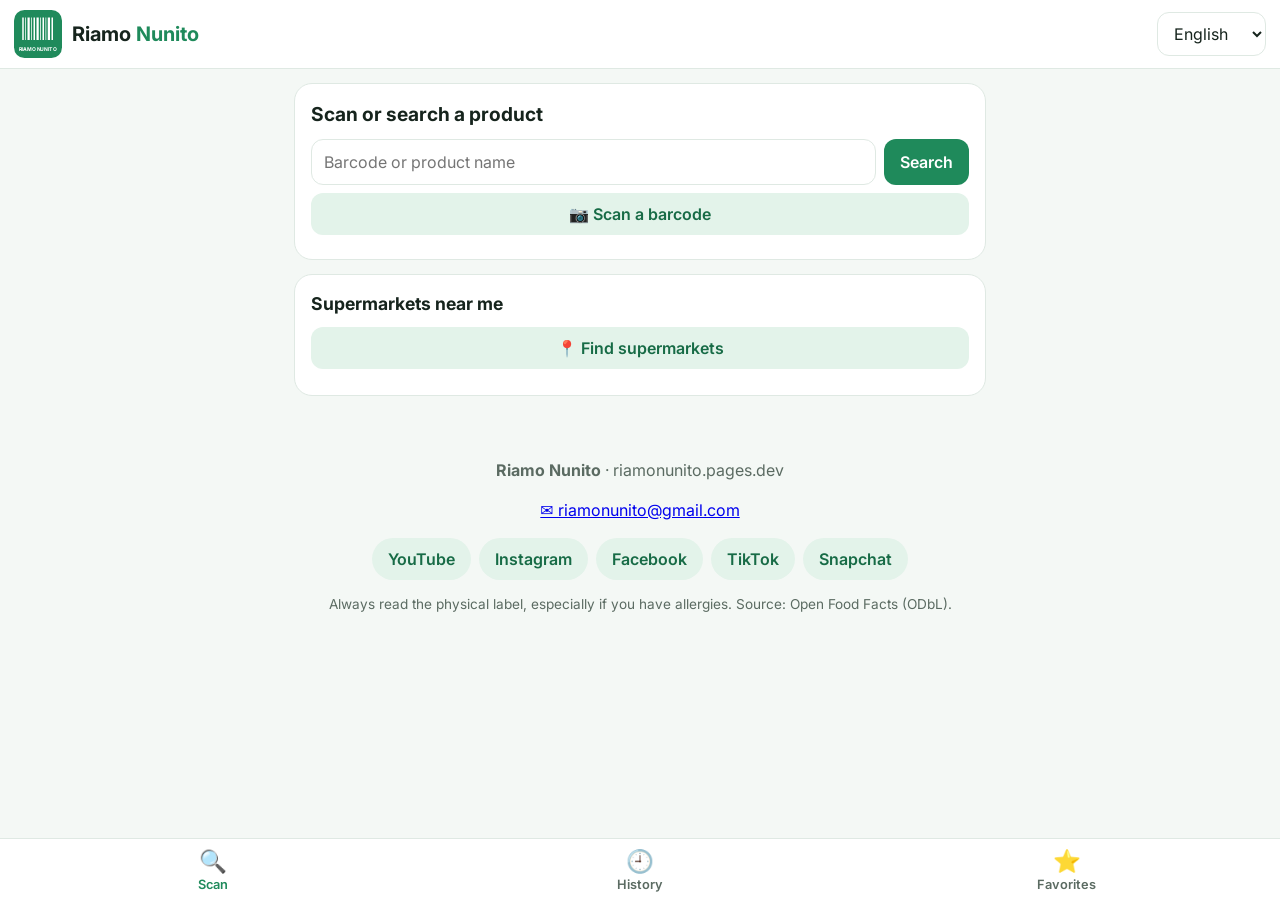
==== commit c2f7496b: "Menu favoris/historique, email, icone, alternatives et magasins" ====
--- a/index.html
+++ b/index.html
@@ -28,6 +28,7 @@
 </select>
 </header>
 <main>
+<div id="v-scan" class="view">
 <section class="card">
 <h1 data-i18n="title"></h1>
 <div class="row">
@@ -45,9 +46,24 @@
 <button id="loc" class="btn alt" data-i18n="storesBtn"></button>
 <ul id="stores" class="list"></ul>
 </section>
+</div>
+<div id="v-hist" class="view" hidden>
+<section class="card">
+<h2 data-i18n="tabHist"></h2>
+<ul id="histList" class="list"></ul>
+<button id="histClear" class="btn alt" data-i18n="clear"></button>
+</section>
+</div>
+<div id="v-fav" class="view" hidden>
+<section class="card">
+<h2 data-i18n="tabFav"></h2>
+<ul id="favList" class="list"></ul>
+</section>
+</div>
 </main>
 <footer>
 <p><b>Riamo Nunito</b> · riamonunito.pages.dev</p>
+<p><a href="mailto:riamonunito@gmail.com">✉️ riamonunito@gmail.com</a></p>
 <nav class="soc">
 <a href="https://www.youtube.com/@Riamonunito" target="_blank" rel="noopener noreferrer">YouTube</a>
 <a href="https://www.instagram.com/riamonunito" target="_blank" rel="noopener noreferrer">Instagram</a>
@@ -57,7 +73,13 @@
 </nav>
 <p class="small" data-i18n="credits"></p>
 </footer>
+<nav class="tabs">
+<button id="tab-scan" class="on"><span>🔍</span><i data-i18n="tabScan"></i></button>
+<button id="tab-hist"><span>🕘</span><i data-i18n="tabHist"></i></button>
+<button id="tab-fav"><span>⭐</span><i data-i18n="tabFav"></i></button>
+</nav>
 <script src="/i18n.js" charset="utf-8"></script>
+<script src="/i18n-extra.js" charset="utf-8"></script>
 <script src="/app.js" charset="utf-8"></script>
 <script src="/pwa.js" charset="utf-8"></script>
 </body>
--- a/style.css
+++ b/style.css
@@ -45,3 +45,18 @@
 .soc{display:flex;flex-wrap:wrap;gap:8px;justify-content:center;margin:10px 0}
 .soc a{background:#e3f3ea;color:var(--gd);font-weight:600;text-decoration:none;padding:9px 16px;border-radius:999px}
 .small{font-size:.85rem}
+body{padding-bottom:84px}
+body>button{bottom:84px!important}
+.tabs{position:fixed;left:0;right:0;bottom:0;display:flex;background:#fff;border-top:1px solid var(--bd);z-index:6;padding-bottom:env(safe-area-inset-bottom,0)}
+.tabs button{flex:1;border:0;background:none;padding:8px 4px;color:var(--mu);font:600 .8rem Inter,sans-serif;display:flex;flex-direction:column;align-items:center;gap:2px;cursor:pointer}
+.tabs button span{font-size:1.4rem}
+.tabs i{font-style:normal}
+.tabs button.on{color:var(--g)}
+.star{border:0;background:none;font-size:2rem;color:#e0a800;cursor:pointer;margin-inline-start:auto}
+.scale{display:flex;gap:4px;margin:12px 0;align-items:center}
+.sc{width:32px;height:32px;display:grid;place-items:center;color:#fff;font-weight:700;border-radius:8px;opacity:.35}
+.sc.on{opacity:1;transform:scale(1.25);margin:0 4px}
+.chips{display:flex;flex-wrap:wrap;gap:8px;margin:8px 0}
+.chip{background:#e3f3ea;color:var(--gd);font-weight:600;text-decoration:none;padding:7px 14px;border-radius:999px;font-size:.9rem}
+li.err{color:#c0392b;display:block}
+.btn[disabled]{opacity:.6}
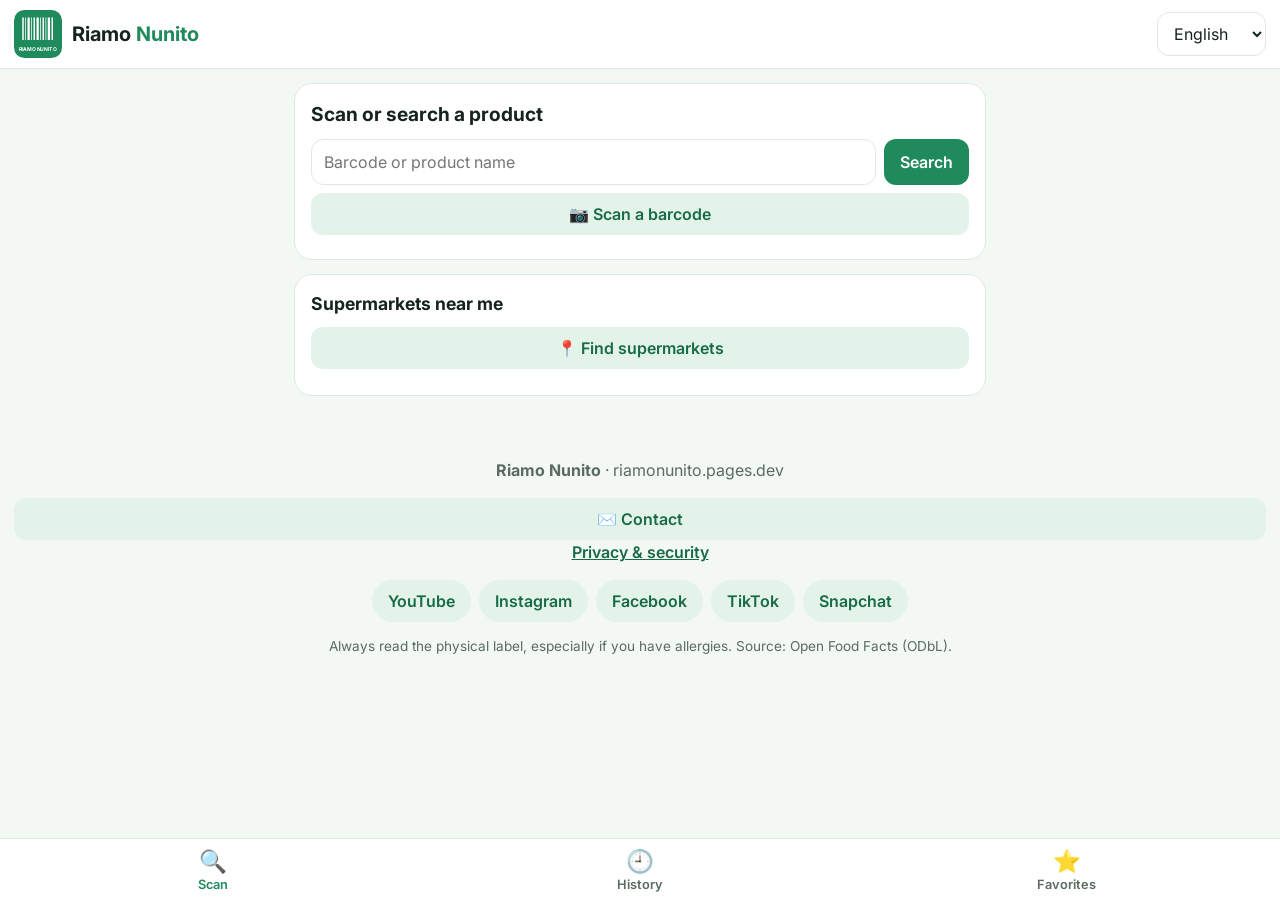
==== commit fc8e6c5a: "Contact, confidentialite, securite, alternatives a choisir et a eviter" ====
--- a/index.html
+++ b/index.html
@@ -63,7 +63,6 @@
 </main>
 <footer>
 <p><b>Riamo Nunito</b> · riamonunito.pages.dev</p>
-<p><a href="mailto:riamonunito@gmail.com">✉️ riamonunito@gmail.com</a></p>
 <nav class="soc">
 <a href="https://www.youtube.com/@Riamonunito" target="_blank" rel="noopener noreferrer">YouTube</a>
 <a href="https://www.instagram.com/riamonunito" target="_blank" rel="noopener noreferrer">Instagram</a>
@@ -80,7 +79,9 @@
 </nav>
 <script src="/i18n.js" charset="utf-8"></script>
 <script src="/i18n-extra.js" charset="utf-8"></script>
+<script src="/config.js" charset="utf-8"></script>
 <script src="/app.js" charset="utf-8"></script>
+<script src="/contact.js" charset="utf-8"></script>
 <script src="/pwa.js" charset="utf-8"></script>
 </body>
 </html>
--- a/style.css
+++ b/style.css
@@ -60,3 +60,9 @@
 .chip{background:#e3f3ea;color:var(--gd);font-weight:600;text-decoration:none;padding:7px 14px;border-radius:999px;font-size:.9rem}
 li.err{color:#c0392b;display:block}
 .btn[disabled]{opacity:.6}
+textarea{font:inherit;width:100%;padding:10px 12px;border:1px solid var(--bd);border-radius:12px;background:#fff;color:var(--tx)}
+#contact input,#contact textarea{width:100%;margin-bottom:10px}
+.hp{position:absolute;left:-9999px;width:1px;height:1px;opacity:0}
+h3{font-size:1rem;margin:14px 0 4px}
+h4{font-size:.95rem;margin:12px 0 0}
+footer a{color:var(--gd);font-weight:600}
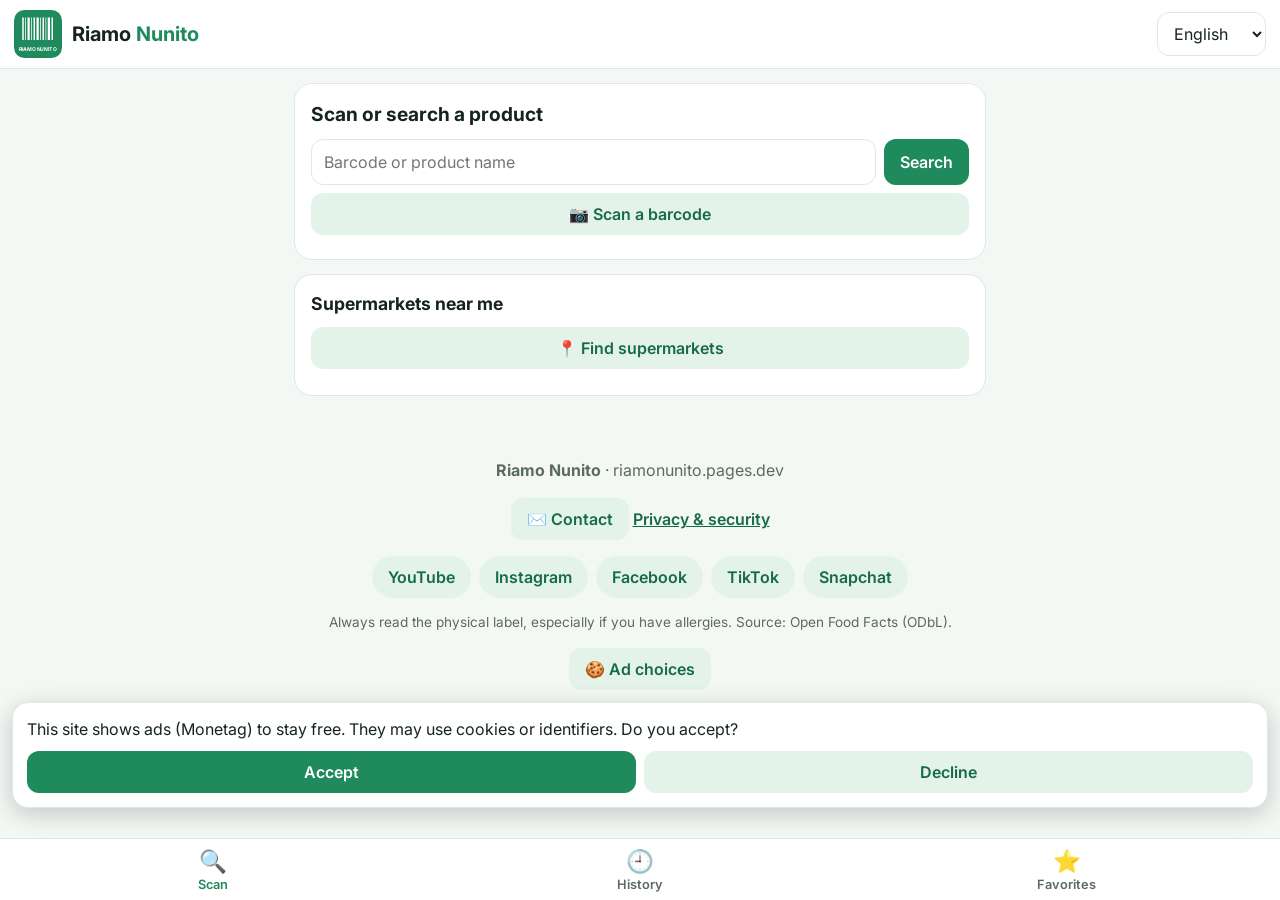
==== commit 99910885: "Pub Monetag avec consentement" ====
--- a/index.html
+++ b/index.html
@@ -1,6 +1,7 @@
 <!DOCTYPE html>
 <html lang="fr" dir="ltr">
 <head>
+<meta name="monetag" content="2c09733f7f352ac1663fbd824d2937a5">
 <meta charset="utf-8">
 <meta name="viewport" content="width=device-width,initial-scale=1">
 <title>Riamo Nunito</title>
@@ -82,6 +83,7 @@
 <script src="/config.js" charset="utf-8"></script>
 <script src="/app.js" charset="utf-8"></script>
 <script src="/contact.js" charset="utf-8"></script>
+<script src="/consent.js" charset="utf-8"></script>
 <script src="/pwa.js" charset="utf-8"></script>
 </body>
 </html>
--- a/style.css
+++ b/style.css
@@ -66,3 +66,8 @@
 h3{font-size:1rem;margin:14px 0 4px}
 h4{font-size:.95rem;margin:12px 0 0}
 footer a{color:var(--gd);font-weight:600}
+.consent{position:fixed;left:12px;right:12px;bottom:92px;z-index:9;background:#fff;border:1px solid var(--bd);border-radius:16px;padding:14px;box-shadow:0 6px 24px rgba(0,0,0,.2)}
+.consent p{margin:0 0 10px}
+.consent div{display:flex;gap:8px}
+.consent .btn{flex:1;width:auto}
+footer .btn.alt{width:auto}
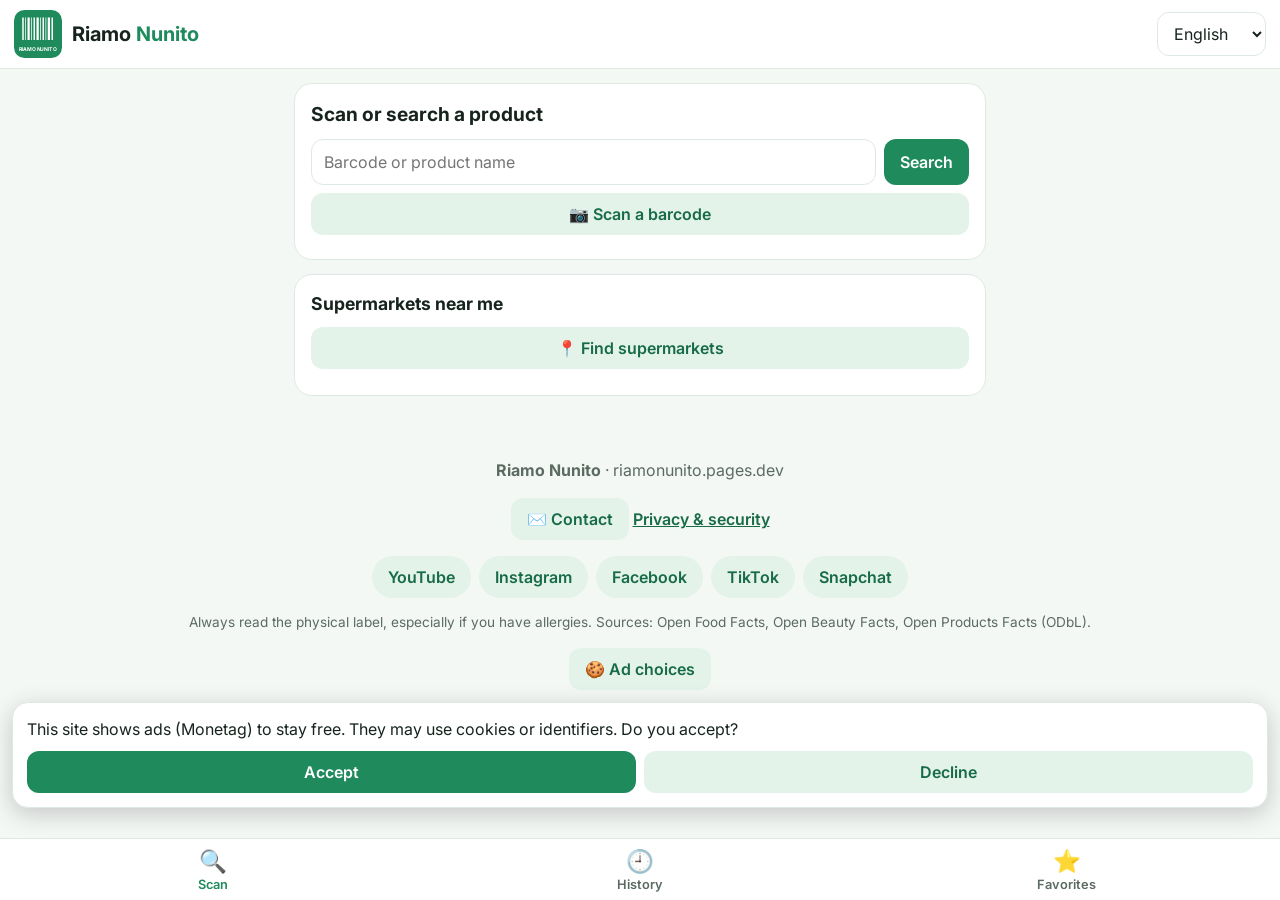
==== commit 94e75b2e: "Parapharmacie, beaute, maison et verdict Riamo Nunito" ====
--- a/index.html
+++ b/index.html
@@ -80,6 +80,7 @@
 </nav>
 <script src="/i18n.js" charset="utf-8"></script>
 <script src="/i18n-extra.js" charset="utf-8"></script>
+<script src="/i18n-extra2.js" charset="utf-8"></script>
 <script src="/config.js" charset="utf-8"></script>
 <script src="/app.js" charset="utf-8"></script>
 <script src="/contact.js" charset="utf-8"></script>
--- a/style.css
+++ b/style.css
@@ -71,3 +71,5 @@
 .consent div{display:flex;gap:8px}
 .consent .btn{flex:1;width:auto}
 footer .btn.alt{width:auto}
+.verdict{display:flex;align-items:center}
+.vlogo{width:28px;height:28px;border-radius:6px;margin-inline-end:10px;flex:none}
